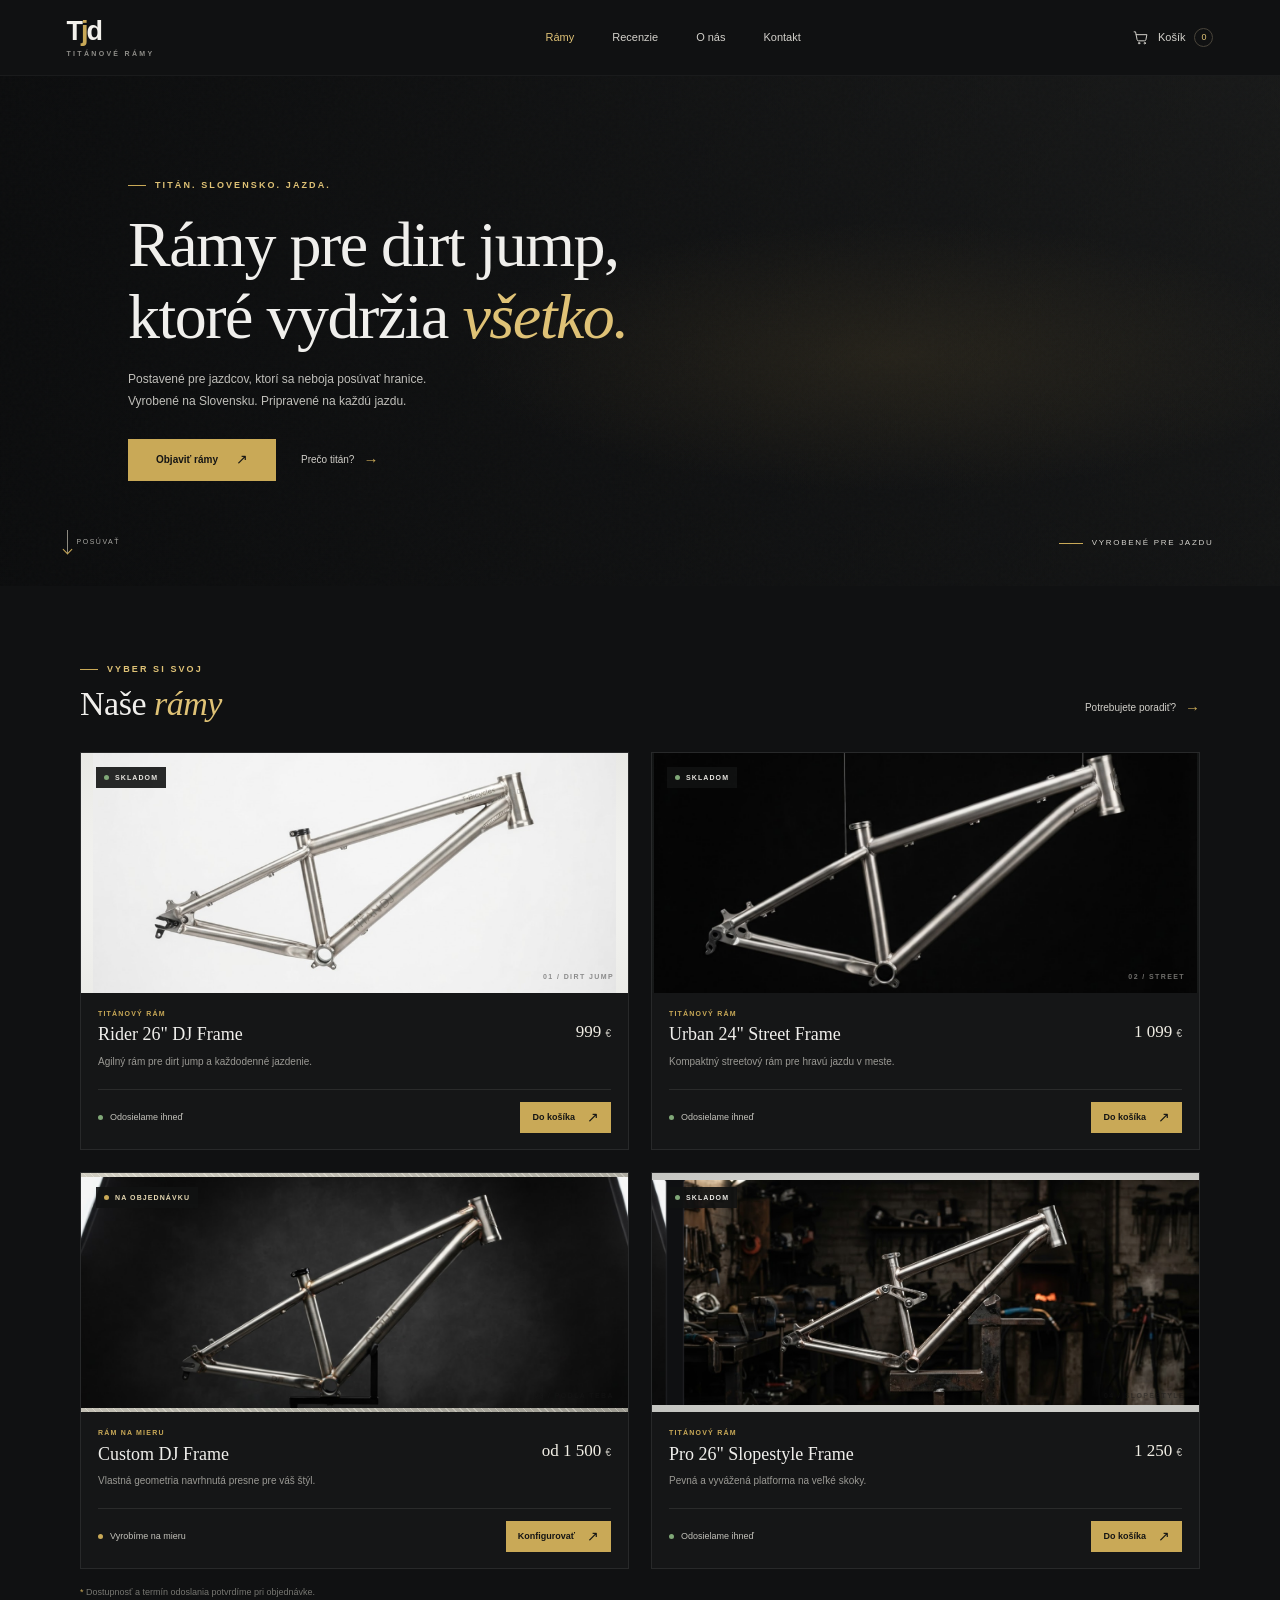
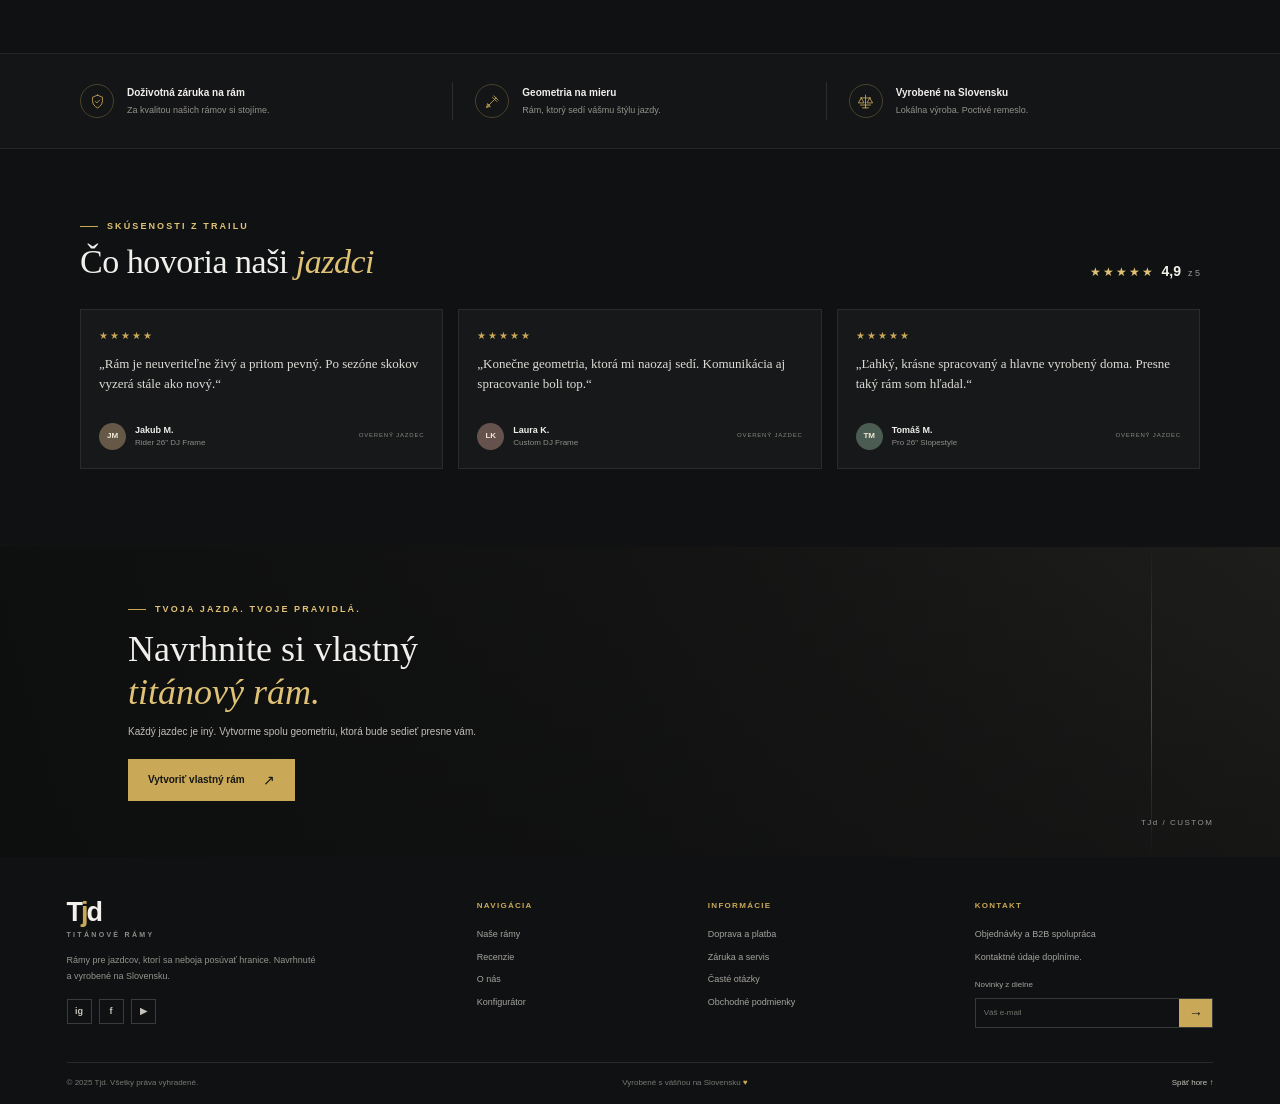
==== index.html @ 5ea8f527 "undo background" ====
<!doctype html>
<html lang="sk">
<head>
  <meta charset="utf-8">
  <meta name="viewport" content="width=device-width, initial-scale=1">
  <meta name="theme-color" content="#101112">
  <meta name="description" content="Titánové rámy pre dirt jump a slopestyle. Vyrobené na Slovensku, s geometriou podľa vás.">
  <title>Tjd — Titánové rámy, ktoré vydržia všetko</title>
  <link rel="stylesheet" href="styles.css">
  <script src="script.js" defer></script>
</head>
<body>
  <header class="site-header">
    <a class="brand" href="#domov" aria-label="Tjd — domov">
      <span class="brand-mark">T<span>j</span>d</span>
      <span class="brand-caption">TITÁNOVÉ RÁMY</span>
    </a>

    <button class="menu-toggle" type="button" aria-expanded="false" aria-controls="main-nav" aria-label="Otvoriť navigáciu">
      <span></span><span></span>
    </button>

    <nav class="main-nav" id="main-nav" aria-label="Hlavná navigácia">
      <a class="is-current" href="#ramy">Rámy</a>
      <a href="#recenzie">Recenzie</a>
      <a href="#o-nas">O nás</a>
      <a href="#kontakt">Kontakt</a>
    </nav>

    <button class="cart-button" type="button" aria-label="Košík, 0 položiek">
      <svg viewBox="0 0 24 24" aria-hidden="true"><path d="M3 4h2l2.2 11.1a2 2 0 0 0 2 1.6h8.5a2 2 0 0 0 1.9-1.4L21 8H6"/><circle cx="10" cy="20" r="1"/><circle cx="18" cy="20" r="1"/></svg>
      <span class="cart-label">Košík</span><span class="cart-count">0</span>
    </button>
  </header>

  <main>
    <section class="hero" id="domov" aria-labelledby="hero-title">
      <div class="hero-grain" aria-hidden="true"></div>
      <div class="hero-content">
        <p class="eyebrow"><span></span> TITÁN. SLOVENSKO. JAZDA.</p>
        <h1 id="hero-title">Rámy pre dirt jump,<br>ktoré vydržia <em>všetko.</em></h1>
        <p class="hero-copy">Postavené pre jazdcov, ktorí sa neboja posúvať hranice.<br class="desktop-break"> Vyrobené na Slovensku. Pripravené na každú jazdu.</p>
        <div class="hero-actions">
          <a class="button button-gold" href="#ramy">Objaviť rámy <span aria-hidden="true">↗</span></a>
          <a class="text-link" href="#o-nas">Prečo titán? <span aria-hidden="true">→</span></a>
        </div>
      </div>
      <div class="hero-note"><span class="note-line"></span> VYROBENÉ PRE JAZDU</div>
      <a class="scroll-hint" href="#ramy" aria-label="Prejsť na katalóg rámov"><span></span> POSÚVAŤ</a>
    </section>

    <section class="catalog section-wrap" id="ramy" aria-labelledby="catalog-title">
      <div class="section-heading">
        <div>
          <p class="eyebrow"><span></span> VYBER SI SVOJ</p>
          <h2 id="catalog-title">Naše <em>rámy</em></h2>
        </div>
        <a class="text-link catalog-link" href="#kontakt">Potrebujete poradiť? <span aria-hidden="true">→</span></a>
      </div>

      <div class="product-grid">
        <article class="product-card">
          <a class="product-visual visual-light" href="#kontakt" aria-label="Zistiť viac o ráme Rider 26 DJ Frame">
            <span class="availability"><i></i> SKLADOM</span>
            <img class="frame-photo frame-photo-rider" src="docs/Rider 26 DJ Frame.png" alt="Rider 26 DJ titánový rám na svetlom pozadí">
            <span class="visual-caption">01 / DIRT JUMP</span>
          </a>
          <div class="product-info">
            <div class="product-title-row"><div><p class="product-type">TITÁNOVÝ RÁM</p><h3>Rider 26&quot; DJ Frame</h3></div><span class="product-price">999 <small>€</small></span></div>
            <p class="product-description">Agilný rám pre dirt jump a každodenné jazdenie.</p>
            <div class="product-bottom"><span class="product-stock"><i></i> Odosielame ihneď</span><button class="button button-small add-to-cart" type="button" data-product="Rider 26&quot; DJ Frame" data-price="999">Do košíka <span aria-hidden="true">↗</span></button></div>
          </div>
        </article>

        <article class="product-card">
          <a class="product-visual visual-dark" href="#kontakt" aria-label="Zistiť viac o ráme Urban 24 Street Frame">
            <span class="availability"><i></i> SKLADOM</span>
            <img class="frame-photo frame-photo-urban" src="docs/urban.png" alt="Urban 24 Street titánový rám na tmavom pozadí">
            <span class="visual-caption">02 / STREET</span>
          </a>
          <div class="product-info">
            <div class="product-title-row"><div><p class="product-type">TITÁNOVÝ RÁM</p><h3>Urban 24&quot; Street Frame</h3></div><span class="product-price">1 099 <small>€</small></span></div>
            <p class="product-description">Kompaktný streetový rám pre hravú jazdu v meste.</p>
            <div class="product-bottom"><span class="product-stock"><i></i> Odosielame ihneď</span><button class="button button-small add-to-cart" type="button" data-product="Urban 24&quot; Street Frame" data-price="1099">Do košíka <span aria-hidden="true">↗</span></button></div>
          </div>
        </article>

        <article class="product-card">
          <a class="product-visual visual-photo" href="#kontakt" aria-label="Zistiť viac o ráme Custom DJ Frame">
            <span class="availability availability-order"><i></i> NA OBJEDNÁVKU</span>
            <img class="frame-photo frame-photo-custom" src="docs/custom.png" alt="Custom DJ titánový rám v dielni">
            <span class="visual-caption">03 / PODĽA TEBA</span>
          </a>
          <div class="product-info">
            <div class="product-title-row"><div><p class="product-type">RÁM NA MIERU</p><h3>Custom DJ Frame</h3></div><span class="product-price">od 1 500 <small>€</small></span></div>
            <p class="product-description">Vlastná geometria navrhnutá presne pre váš štýl.</p>
            <div class="product-bottom"><span class="product-stock stock-muted"><i></i> Vyrobíme na mieru</span><a class="button button-small" href="#vlastny-ram">Konfigurovať <span aria-hidden="true">↗</span></a></div>
          </div>
        </article>

        <article class="product-card">
          <a class="product-visual visual-light visual-four" href="#kontakt" aria-label="Zistiť viac o ráme Pro 26 Slopestyle Frame">
            <span class="availability"><i></i> SKLADOM</span>
            <img class="frame-photo frame-photo-pro" src="docs/pro.png" alt="Pro 26 Slopestyle titánový rám v dielni">
            <span class="visual-caption">04 / SLOPESTYLE</span>
          </a>
          <div class="product-info">
            <div class="product-title-row"><div><p class="product-type">TITÁNOVÝ RÁM</p><h3>Pro 26&quot; Slopestyle Frame</h3></div><span class="product-price">1 250 <small>€</small></span></div>
            <p class="product-description">Pevná a vyvážená platforma na veľké skoky.</p>
            <div class="product-bottom"><span class="product-stock"><i></i> Odosielame ihneď</span><button class="button button-small add-to-cart" type="button" data-product="Pro 26&quot; Slopestyle Frame" data-price="1250">Do košíka <span aria-hidden="true">↗</span></button></div>
          </div>
        </article>
      </div>
      <p class="catalog-footnote"><span>*</span> Dostupnosť a termín odoslania potvrdíme pri objednávke.</p>
    </section>

    <section class="benefits" id="o-nas" aria-label="Prečo si vybrať naše rámy">
      <div class="benefits-inner">
        <article class="benefit">
          <span class="benefit-icon" aria-hidden="true"><svg viewBox="0 0 24 24"><path d="M12 3 19 6v5c0 4.7-3 8-7 10-4-2-7-5.3-7-10V6l7-3Z"/><path d="m9 12 2 2 4-4"/></svg></span>
          <div><h3>Doživotná záruka na rám</h3><p>Za kvalitou našich rámov si stojíme.</p></div>
        </article>
        <article class="benefit">
          <span class="benefit-icon" aria-hidden="true"><svg viewBox="0 0 24 24"><path d="M4 20 17 7M14 4l6 6M4 20l5-1-4-4-1 5ZM12 6l6 6"/></svg></span>
          <div><h3>Geometria na mieru</h3><p>Rám, ktorý sedí vášmu štýlu jazdy.</p></div>
        </article>
        <article class="benefit">
          <span class="benefit-icon" aria-hidden="true"><svg viewBox="0 0 24 24"><path d="M12 3v18M5 7h14M5 17h14M6 7l-4 7h8L6 7ZM18 7l-4 7h8l-4-7ZM8 21h8"/></svg></span>
          <div><h3>Vyrobené na Slovensku</h3><p>Lokálna výroba. Poctivé remeslo.</p></div>
        </article>
      </div>
    </section>

    <section class="reviews section-wrap" id="recenzie" aria-labelledby="reviews-title">
      <div class="section-heading">
        <div><p class="eyebrow"><span></span> SKÚSENOSTI Z TRAILU</p><h2 id="reviews-title">Čo hovoria naši <em>jazdci</em></h2></div>
        <div class="review-rating" aria-label="Hodnotenie 4,9 z 5"><span>★★★★★</span><b>4,9</b><small>z 5</small></div>
      </div>
      <div class="review-grid">
        <article class="review-card">
          <div class="stars" aria-label="5 z 5 hviezdičiek">★★★★★</div>
          <blockquote>„Rám je neuveriteľne živý a pritom pevný. Po sezóne skokov vyzerá stále ako nový.“</blockquote>
          <div class="review-author"><span class="avatar">JM</span><div><b>Jakub M.</b><small>Rider 26&quot; DJ Frame</small></div><span class="verified">OVERENÝ JAZDEC</span></div>
        </article>
        <article class="review-card">
          <div class="stars" aria-label="5 z 5 hviezdičiek">★★★★★</div>
          <blockquote>„Konečne geometria, ktorá mi naozaj sedí. Komunikácia aj spracovanie boli top.“</blockquote>
          <div class="review-author"><span class="avatar avatar-2">LK</span><div><b>Laura K.</b><small>Custom DJ Frame</small></div><span class="verified">OVERENÝ JAZDEC</span></div>
        </article>
        <article class="review-card">
          <div class="stars" aria-label="5 z 5 hviezdičiek">★★★★★</div>
          <blockquote>„Ľahký, krásne spracovaný a hlavne vyrobený doma. Presne taký rám som hľadal.“</blockquote>
          <div class="review-author"><span class="avatar avatar-3">TM</span><div><b>Tomáš M.</b><small>Pro 26&quot; Slopestyle</small></div><span class="verified">OVERENÝ JAZDEC</span></div>
        </article>
      </div>
    </section>

    <section class="custom-cta" id="vlastny-ram" aria-labelledby="custom-title">
      <div class="cta-image" aria-hidden="true"></div>
      <div class="cta-content">
        <p class="eyebrow"><span></span> TVOJA JAZDA. TVOJE PRAVIDLÁ.</p>
        <h2 id="custom-title">Navrhnite si vlastný<br><em>titánový rám.</em></h2>
        <p>Každý jazdec je iný. Vytvorme spolu geometriu, ktorá bude sedieť presne vám.</p>
        <a class="button button-gold" href="#kontakt">Vytvoriť vlastný rám <span aria-hidden="true">↗</span></a>
      </div>
      <span class="cta-index" aria-hidden="true">TJd / CUSTOM</span>
    </section>
  </main>

  <footer class="site-footer" id="kontakt">
    <div class="footer-main">
      <div class="footer-about">
        <a class="brand footer-brand" href="#domov" aria-label="Tjd — domov">
          <span class="brand-mark">T<span>j</span>d</span>
          <span class="brand-caption">TITÁNOVÉ RÁMY</span>
        </a>
        <p>Rámy pre jazdcov, ktorí sa neboja posúvať hranice. Navrhnuté a vyrobené na Slovensku.</p>
        <div class="social-links" aria-label="Sociálne siete">
          <span aria-label="Instagram">ig</span>
          <span aria-label="Facebook">f</span>
          <span aria-label="YouTube">▶</span>
        </div>
      </div>
      <div class="footer-column"><h3>NAVIGÁCIA</h3><a href="#ramy">Naše rámy</a><a href="#recenzie">Recenzie</a><a href="#o-nas">O nás</a><a href="#vlastny-ram">Konfigurátor</a></div>
      <div class="footer-column"><h3>INFORMÁCIE</h3><a href="#kontakt">Doprava a platba</a><a href="#kontakt">Záruka a servis</a><a href="#kontakt">Časté otázky</a><a href="#kontakt">Obchodné podmienky</a></div>
      <div class="footer-column footer-contact"><h3>KONTAKT</h3><p>Objednávky a B2B spolupráca</p><p>Kontaktné údaje doplníme.</p><form class="newsletter"><label for="newsletter-email">Novinky z dielne</label><div><input id="newsletter-email" type="email" placeholder="Váš e-mail" autocomplete="email" required><button type="submit" aria-label="Prihlásiť sa na odber">→</button></div></form></div>
    </div>
    <div class="footer-bottom"><span>© 2025 Tjd. Všetky práva vyhradené.</span><span>Vyrobené s vášňou na Slovensku <i>♥</i></span><a href="#domov">Späť hore ↑</a></div>
  </footer>

  <div class="toast" role="status" aria-live="polite"></div>
</body>
</html>
---- styles.css ----
:root {
  color-scheme: dark;
  --bg: #101112;
  --bg-soft: #151617;
  --panel: #1b1c1d;
  --line: #2b2c2d;
  --text: #f0efec;
  --muted: #9a9994;
  --gold: #c9a957;
  --gold-light: #dfc276;
  --serif: Georgia, "Times New Roman", serif;
  --sans: "Segoe UI", Arial, sans-serif;
}

* { box-sizing: border-box; }

html {
  scroll-behavior: smooth;
  scroll-padding-top: 5rem;
}

body {
  margin: 0;
  background: var(--bg);
  color: var(--text);
  font-family: var(--sans);
  font-size: 14px;
  line-height: 1.6;
  -webkit-font-smoothing: antialiased;
}

button, input { font: inherit; }
a { color: inherit; text-decoration: none; }
button, a { -webkit-tap-highlight-color: transparent; }

button:focus-visible, a:focus-visible, input:focus-visible {
  outline: 2px solid var(--gold-light);
  outline-offset: 4px;
}

.site-header {
  position: relative;
  z-index: 5;
  display: flex;
  align-items: center;
  justify-content: space-between;
  height: 76px;
  padding: 0 max(5.2vw, calc((100vw - 1320px) / 2));
  background: #101112;
  border-bottom: 1px solid rgba(255,255,255,.045);
}

.brand { display: inline-flex; flex-direction: column; align-items: flex-start; line-height: 1; }
.brand-mark { color: #f3f1ec; font-size: 27px; font-weight: 700; letter-spacing: -2px; }
.brand-mark span { color: var(--gold); }
.brand-caption { margin-top: 5px; color: #8e8d88; font-size: 7px; font-weight: 600; letter-spacing: 2.3px; }

.main-nav { display: flex; align-items: center; gap: 38px; margin-left: 72px; }
.main-nav a, .cart-button { color: #d3d1cb; font-size: 11px; font-weight: 500; transition: color 160ms ease; }
.main-nav a:hover, .main-nav a.is-current, .cart-button:hover { color: var(--gold-light); }
.cart-button { display: inline-flex; align-items: center; gap: 9px; padding: 8px 0 8px 12px; border: 0; background: transparent; cursor: pointer; }
.cart-button svg { width: 17px; height: 17px; fill: none; stroke: currentColor; stroke-linecap: round; stroke-linejoin: round; stroke-width: 1.4; }
.cart-count { display: inline-grid; width: 19px; height: 19px; place-items: center; border: 1px solid #49443a; border-radius: 50%; color: var(--gold-light); font-size: 9px; }
.menu-toggle { display: none; }

.hero {
  position: relative;
  display: flex;
  min-height: 510px;
  align-items: center;
  overflow: hidden;
  padding: 55px max(10vw, calc((100vw - 1180px) / 2));
  isolation: isolate;
  background:
    linear-gradient(90deg, rgba(10,11,12,.94) 0%, rgba(12,13,14,.78) 44%, rgba(10,11,12,.33) 100%),
    linear-gradient(0deg, rgba(10,11,12,.46), rgba(10,11,12,.1)),
    url("https://images.unsplash.com/photo-1485965120184-e220f721d03e?auto=format&fit=crop&w=2200&q=85") center 52% / cover,
    #202120;
}

.hero::before { position: absolute; z-index: -1; inset: 0; background: radial-gradient(ellipse at 70% 55%, rgba(191,157,83,.11), transparent 34%); content: ""; }
.hero-grain { position: absolute; z-index: -1; inset: 0; background-image: url("data:image/svg+xml,%3Csvg viewBox='0 0 180 180' xmlns='http://www.w3.org/2000/svg'%3E%3Cfilter id='n'%3E%3CfeTurbulence type='fractalNoise' baseFrequency='.85' numOctaves='3' stitchTiles='stitch'/%3E%3C/filter%3E%3Crect width='100%25' height='100%25' filter='url(%23n)' opacity='.16'/%3E%3C/svg%3E"); opacity: .14; pointer-events: none; }
.hero-content { max-width: 650px; padding-bottom: 3px; }
.eyebrow { display: flex; align-items: center; gap: 9px; margin: 0 0 16px; color: var(--gold-light); font-size: 9px; font-weight: 600; letter-spacing: 2.1px; }
.eyebrow > span { width: 18px; height: 1px; background: var(--gold); }
h1, h2, h3, p { margin-top: 0; }
.hero h1 { margin-bottom: 16px; font-family: var(--serif); font-size: clamp(42px,5vw,66px); font-weight: 500; letter-spacing: -1.5px; line-height: 1.13; }
.hero h1 em, h2 em { color: var(--gold-light); font-weight: 500; }
.hero-copy { margin-bottom: 26px; color: #c0bfba; font-size: 12px; line-height: 1.8; }
.hero-actions { display: flex; align-items: center; gap: 25px; }

.button { display: inline-flex; min-height: 42px; align-items: center; justify-content: center; gap: 18px; padding: 0 19px; border: 1px solid var(--gold); background: var(--gold); color: #151514; font-size: 10px; font-weight: 700; transition: background 160ms ease,color 160ms ease,border-color 160ms ease,transform 160ms ease; cursor: pointer; }
.button:hover { transform: translateY(-2px); border-color: var(--gold-light); background: var(--gold-light); }
.button-gold { min-width: 148px; }
.button-gold span, .button-small span { font-size: 14px; font-weight: 400; }
.text-link { display: inline-flex; align-items: center; gap: 9px; color: #d2d0ca; font-size: 10px; transition: color 160ms ease; }
.text-link:hover { color: var(--gold-light); }
.text-link span { color: var(--gold); font-size: 15px; }
.hero-note { position: absolute; right: max(5.2vw,calc((100vw - 1320px) / 2)); bottom: 36px; display: flex; align-items: center; gap: 9px; color: #d5d3cd; font-size: 8px; letter-spacing: 1.7px; }
.note-line { width: 24px; height: 1px; background: var(--gold); }
.scroll-hint { position: absolute; bottom: 33px; left: max(5.2vw,calc((100vw - 1320px) / 2)); display: flex; align-items: center; gap: 9px; color: #aaa9a4; font-size: 7px; letter-spacing: 1.5px; }
.scroll-hint span { position: relative; width: 1px; height: 23px; background: #8d8a80; }
.scroll-hint span::after { position: absolute; bottom: 0; left: -3px; width: 6px; height: 6px; border-right: 1px solid var(--gold); border-bottom: 1px solid var(--gold); content: ""; transform: rotate(45deg); }

.section-wrap { width: min(1120px,calc(100% - 64px)); margin: 0 auto; }
.catalog { padding-top: 76px; padding-bottom: 54px; }
.section-heading { display: flex; align-items: end; justify-content: space-between; margin-bottom: 27px; }
.section-heading .eyebrow { margin-bottom: 8px; }
.section-heading h2 { margin: 0; font-family: var(--serif); font-size: 34px; font-weight: 500; letter-spacing: -.5px; line-height: 1.2; }
.catalog-link { margin-bottom: 5px; }
.product-grid { display: grid; grid-template-columns: repeat(2,minmax(0,1fr)); gap: 22px; }
.product-card { min-width: 0; overflow: hidden; border: 1px solid #28292a; background: var(--bg-soft); transition: border-color 180ms ease,transform 180ms ease; }
.product-card:hover { transform: translateY(-3px); border-color: #494235; }
.product-visual { position: relative; display: block; aspect-ratio: 2.28; overflow: hidden; background: #e8e8e4; }
.visual-light { background: radial-gradient(ellipse at 50% 56%,#fff 0%,#f5f5f3 54%,#e8e8e4 100%); }
.visual-dark { background: radial-gradient(ellipse at 50% 60%,#292b2a 0%,#1b1d1d 56%,#131515 100%); }
.visual-photo { background: linear-gradient(135deg,rgba(225,222,209,.92),rgba(182,180,169,.85)),repeating-linear-gradient(45deg,#ccc 0 1px,transparent 1px 5px); }
.visual-four { background: radial-gradient(ellipse at 55% 48%,#eee 0%,#d7d7d3 55%,#c3c4c0 100%); }
.availability { position: absolute; z-index: 1; top: 14px; left: 15px; display: inline-flex; align-items: center; gap: 6px; padding: 5px 8px; background: rgba(17,18,18,.9); color: #e8e6e1; font-size: 7px; font-weight: 600; letter-spacing: 1.1px; }
.availability i, .product-stock i { width: 5px; height: 5px; border-radius: 50%; background: #80a878; }
.availability-order i { background: var(--gold); }
.availability-order { color: #e4d7b1; }
.frame-photo { position: absolute; width: 216.36%; max-width: none; height: auto; pointer-events: none; user-select: none; }
.frame-photo-rider, .frame-photo-urban, .frame-photo-custom, .frame-photo-pro { top: 0; left: 0; width: 100%; height: 100%; object-fit: contain; }
.visual-caption { position: absolute; right: 14px; bottom: 11px; color: rgba(24,25,24,.45); font-size: 7px; font-weight: 600; letter-spacing: 1.4px; }
.visual-dark .visual-caption { color: rgba(239,237,231,.45); }
.product-info { padding: 15px 17px 16px; }
.product-title-row { display: flex; align-items: start; justify-content: space-between; gap: 12px; }
.product-type { margin: 0 0 3px; color: var(--gold); font-size: 7px; font-weight: 600; letter-spacing: 1.2px; }
.product-title-row h3 { margin: 0; font-family: var(--serif); font-size: 18px; font-weight: 500; line-height: 1.35; }
.product-price { padding-top: 10px; color: #f1eee5; font-family: var(--serif); font-size: 17px; white-space: nowrap; }
.product-price small { color: #c9c7c0; font-family: var(--sans); font-size: 10px; }
.product-description { min-height: 21px; margin: 7px 0 14px; color: var(--muted); font-size: 10px; }
.product-bottom { display: flex; align-items: center; justify-content: space-between; gap: 10px; padding-top: 12px; border-top: 1px solid #2a2b2b; }
.product-stock { display: inline-flex; align-items: center; gap: 7px; color: #c2c1ba; font-size: 9px; }
.product-stock.stock-muted i { background: var(--gold); }
.button-small { min-height: 31px; gap: 12px; padding: 0 11px; font-size: 9px; }
.catalog-footnote { margin: 16px 0 0; color: #777772; font-size: 9px; }
.catalog-footnote span { color: var(--gold); }

.benefits { border-top: 1px solid #242526; border-bottom: 1px solid #242526; background: #141516; }
.benefits-inner { display: grid; width: min(1120px,calc(100% - 64px)); grid-template-columns: repeat(3,1fr); margin: 0 auto; padding: 28px 0; }
.benefit { display: flex; align-items: center; gap: 13px; padding: 2px 22px; border-right: 1px solid #2c2d2d; }
.benefit:first-child { padding-left: 0; }
.benefit:last-child { padding-right: 0; border-right: 0; }
.benefit-icon { display: grid; width: 34px; height: 34px; flex: 0 0 34px; place-items: center; border: 1px solid #4b422d; border-radius: 50%; color: var(--gold); }
.benefit-icon svg { width: 17px; height: 17px; fill: none; stroke: currentColor; stroke-linecap: round; stroke-linejoin: round; stroke-width: 1.2; }
.benefit h3 { margin: 0 0 2px; font-size: 10px; font-weight: 600; }
.benefit p { margin: 0; color: #92918b; font-size: 9px; }

.reviews { padding-top: 70px; padding-bottom: 78px; }
.reviews .section-heading { margin-bottom: 26px; }
.review-rating { display: flex; align-items: baseline; gap: 7px; color: var(--gold-light); }
.review-rating > span { font-size: 12px; letter-spacing: 2px; }
.review-rating b { color: #f2f0e9; font-size: 14px; }
.review-rating small { color: var(--muted); font-size: 9px; }
.review-grid { display: grid; grid-template-columns: repeat(3,minmax(0,1fr)); gap: 15px; }
.review-card { min-height: 160px; padding: 18px 18px 14px; border: 1px solid #2a2b2c; background: #171819; }
.stars { color: var(--gold); font-size: 10px; letter-spacing: 2px; }
.review-card blockquote { min-height: 55px; margin: 10px 0 14px; color: #dedcd6; font-family: var(--serif); font-size: 13px; line-height: 1.55; }
.review-author { display: flex; align-items: center; gap: 9px; }
.avatar { display: grid; width: 27px; height: 27px; flex: 0 0 27px; place-items: center; border-radius: 50%; background: #665847; color: #f0e7d5; font-size: 8px; font-weight: 700; }
.avatar-2 { background: #66524d; }
.avatar-3 { background: #4b5c53; }
.review-author div { display: flex; flex: 1; flex-direction: column; line-height: 1.45; }
.review-author b { font-size: 9px; font-weight: 600; }
.review-author small { color: #8e8d88; font-size: 8px; }
.verified { color: #89877f; font-size: 6px; letter-spacing: .8px; }

.custom-cta { position: relative; display: flex; min-height: 310px; align-items: center; overflow: hidden; padding: 45px max(10vw,calc((100vw - 1180px) / 2)); isolation: isolate; background: #20201e; }
.cta-image { position: absolute; z-index: -2; inset: 0; background: linear-gradient(90deg,rgba(13,14,14,.97) 0%,rgba(13,14,14,.79) 48%,rgba(13,14,14,.3) 100%),linear-gradient(0deg,rgba(12,13,13,.52),rgba(12,13,13,.12)),url("https://images.unsplash.com/photo-1517649763962-0c623066013b?auto=format&fit=crop&w=2000&q=85") center 48% / cover,#282824; }
.custom-cta::after { position: absolute; z-index: -1; top: 0; right: 10%; width: 1px; height: 100%; background: linear-gradient(transparent,rgba(201,169,87,.35),transparent); content: ""; }
.cta-content { max-width: 490px; }
.cta-content .eyebrow { margin-bottom: 11px; }
.cta-content h2 { margin: 0 0 10px; font-family: var(--serif); font-size: 36px; font-weight: 500; line-height: 1.2; }
.cta-content > p:not(.eyebrow) { max-width: 390px; margin-bottom: 19px; color: #c0bfb9; font-size: 10px; }
.cta-index { position: absolute; right: max(5.2vw,calc((100vw - 1320px) / 2)); bottom: 27px; color: rgba(255,255,255,.55); font-size: 8px; letter-spacing: 1.5px; }

.site-footer { padding: 42px max(5.2vw,calc((100vw - 1320px) / 2)) 0; background: #101112; }
.footer-main { display: grid; grid-template-columns: 1.5fr .75fr .9fr 1fr; gap: 52px; padding-bottom: 34px; }
.footer-about { max-width: 255px; }
.footer-brand { margin-bottom: 14px; }
.footer-about > p { margin-bottom: 15px; color: #95948e; font-size: 9px; line-height: 1.8; }
.social-links { display: flex; gap: 7px; }
.social-links span { display: grid; width: 25px; height: 25px; place-items: center; border: 1px solid #3a3b3a; color: #c6c3ba; font-size: 9px; font-weight: 600; }
.footer-column { display: flex; flex-direction: column; align-items: flex-start; gap: 8px; }
.footer-column h3 { margin: 1px 0 7px; color: var(--gold); font-size: 8px; font-weight: 600; letter-spacing: 1.3px; }
.footer-column > a, .footer-column > p { margin: 0; color: #a4a39e; font-size: 9px; transition: color 160ms ease; }
.footer-column > a:hover { color: var(--gold-light); }
.newsletter { width: 100%; margin-top: 7px; }
.newsletter label { display: block; margin-bottom: 6px; color: #a4a39e; font-size: 8px; }
.newsletter > div { display: flex; height: 30px; border: 1px solid #373838; }
.newsletter input { width: 100%; min-width: 0; padding: 0 8px; border: 0; background: transparent; color: var(--text); font-size: 8px; }
.newsletter input::placeholder { color: #73736e; }
.newsletter button { width: 33px; flex: 0 0 33px; border: 0; background: var(--gold); color: #151514; cursor: pointer; }
.footer-bottom { display: flex; min-height: 42px; align-items: center; justify-content: space-between; gap: 15px; border-top: 1px solid #292a2a; color: #777772; font-size: 8px; }
.footer-bottom i { color: var(--gold); font-style: normal; }
.footer-bottom a { color: #c6c3ba; }
.footer-bottom a:hover { color: var(--gold-light); }

.toast { position: fixed; z-index: 10; right: 24px; bottom: 24px; max-width: min(360px,calc(100% - 32px)); padding: 12px 17px; border: 1px solid #665632; background: #20201d; color: #f0efec; font-size: 11px; opacity: 0; pointer-events: none; transform: translateY(10px); transition: opacity 180ms ease,transform 180ms ease; }
.toast.is-visible { opacity: 1; transform: translateY(0); }

@media (min-width: 1400px) {
  .hero, .custom-cta { padding-right: calc((100vw - 1180px) / 2); padding-left: calc((100vw - 1180px) / 2); }
}

@media (max-width: 900px) {
  .site-header { height: 68px; padding: 0 28px; }
  .main-nav { gap: 23px; margin-left: 0; }
  .hero { min-height: 465px; padding-right: 8vw; padding-left: 8vw; }
  .hero-note { right: 28px; }
  .scroll-hint { left: 28px; }
  .section-wrap, .benefits-inner { width: calc(100% - 56px); }
  .footer-main { grid-template-columns: 1.2fr 1fr 1fr; gap: 35px; }
  .footer-contact { grid-column: 2 / 4; display: grid; grid-template-columns: 1fr 1fr; align-items: start; gap: 8px 16px; }
  .footer-contact h3, .footer-contact .newsletter { grid-column: 1 / -1; }
}

@media (max-width: 640px) {
  html { scroll-padding-top: 4rem; }
  .site-header { height: 62px; padding: 0 20px; }
  .brand-mark { font-size: 24px; }
  .brand-caption { font-size: 6px; }
  .menu-toggle { display: flex; width: 34px; height: 34px; flex-direction: column; align-items: center; justify-content: center; gap: 6px; margin-left: auto; border: 1px solid #323333; background: transparent; cursor: pointer; }
  .menu-toggle span { width: 14px; height: 1px; background: #eceae4; transition: transform 180ms ease; }
  .menu-toggle[aria-expanded="true"] span:first-child { transform: translateY(3.5px) rotate(45deg); }
  .menu-toggle[aria-expanded="true"] span:last-child { transform: translateY(-3.5px) rotate(-45deg); }
  .main-nav { position: absolute; top: 61px; right: 0; left: 0; display: none; align-items: stretch; gap: 0; padding: 7px 20px 14px; border-bottom: 1px solid #303131; background: #111213; }
  .main-nav.is-open { display: flex; flex-direction: column; }
  .main-nav a { padding: 10px 0; border-bottom: 1px solid #252627; }
  .main-nav a:last-child { border-bottom: 0; }
  .cart-button { gap: 6px; padding-left: 11px; }
  .cart-label { display: none; }
  .hero { min-height: 500px; align-items: center; padding: 48px 25px 67px; background-position: 58% center; }
  .hero h1 { font-size: clamp(40px,11vw,54px); letter-spacing: -1px; }
  .hero-copy { max-width: 370px; font-size: 11px; }
  .desktop-break { display: none; }
  .hero-note { right: 23px; bottom: 24px; font-size: 7px; }
  .scroll-hint { bottom: 19px; left: 23px; }
  .hero-actions { gap: 17px; }
  .button-gold { min-width: 140px; }
  .section-wrap, .benefits-inner { width: calc(100% - 40px); }
  .catalog { padding-top: 55px; padding-bottom: 40px; }
  .section-heading { align-items: start; gap: 12px; }
  .section-heading h2 { font-size: 29px; }
  .catalog-link { max-width: 115px; justify-content: flex-end; margin-top: 29px; text-align: right; }
  .product-grid { grid-template-columns: 1fr; gap: 14px; }
  .product-visual { aspect-ratio: 2.28; }
  .product-info { padding: 14px 14px 13px; }
  .product-title-row h3 { font-size: 17px; }
  .benefits-inner { grid-template-columns: 1fr; padding: 12px 0; }
  .benefit, .benefit:first-child, .benefit:last-child { min-height: 63px; padding: 10px 0; border-right: 0; border-bottom: 1px solid #2c2d2d; }
  .benefit:last-child { border-bottom: 0; }
  .reviews { padding-top: 52px; padding-bottom: 55px; }
  .reviews .section-heading { align-items: end; }
  .reviews .section-heading h2 { max-width: 245px; }
  .review-rating { flex-wrap: wrap; justify-content: flex-end; gap: 3px 5px; min-width: 70px; padding-bottom: 3px; }
  .review-rating > span { width: 100%; text-align: right; font-size: 9px; }
  .review-grid { grid-template-columns: 1fr; gap: 10px; }
  .review-card { min-height: 0; padding: 15px; }
  .review-card blockquote { min-height: 0; margin-bottom: 12px; }
  .custom-cta { min-height: 330px; padding: 45px 25px; background-position: 62% center; }
  .custom-cta::after { right: 8%; }
  .cta-content h2 { font-size: 32px; }
  .cta-content > p:not(.eyebrow) { max-width: 300px; }
  .cta-index { right: 20px; bottom: 18px; }
  .site-footer { padding: 34px 22px 0; }
  .footer-main { grid-template-columns: 1fr 1fr; gap: 30px 22px; }
  .footer-about { grid-column: 1 / -1; max-width: 300px; }
  .footer-contact { grid-column: 1 / -1; grid-template-columns: 1fr; }
  .footer-contact h3, .footer-contact .newsletter { grid-column: auto; }
  .footer-bottom { flex-wrap: wrap; justify-content: space-between; padding: 12px 0; font-size: 7px; }
  .footer-bottom span:nth-child(2) { display: none; }
}

@media (prefers-reduced-motion: reduce) {
  *, *::before, *::after { scroll-behavior: auto !important; transition-duration: .01ms !important; animation-duration: .01ms !important; animation-iteration-count: 1 !important; }
}
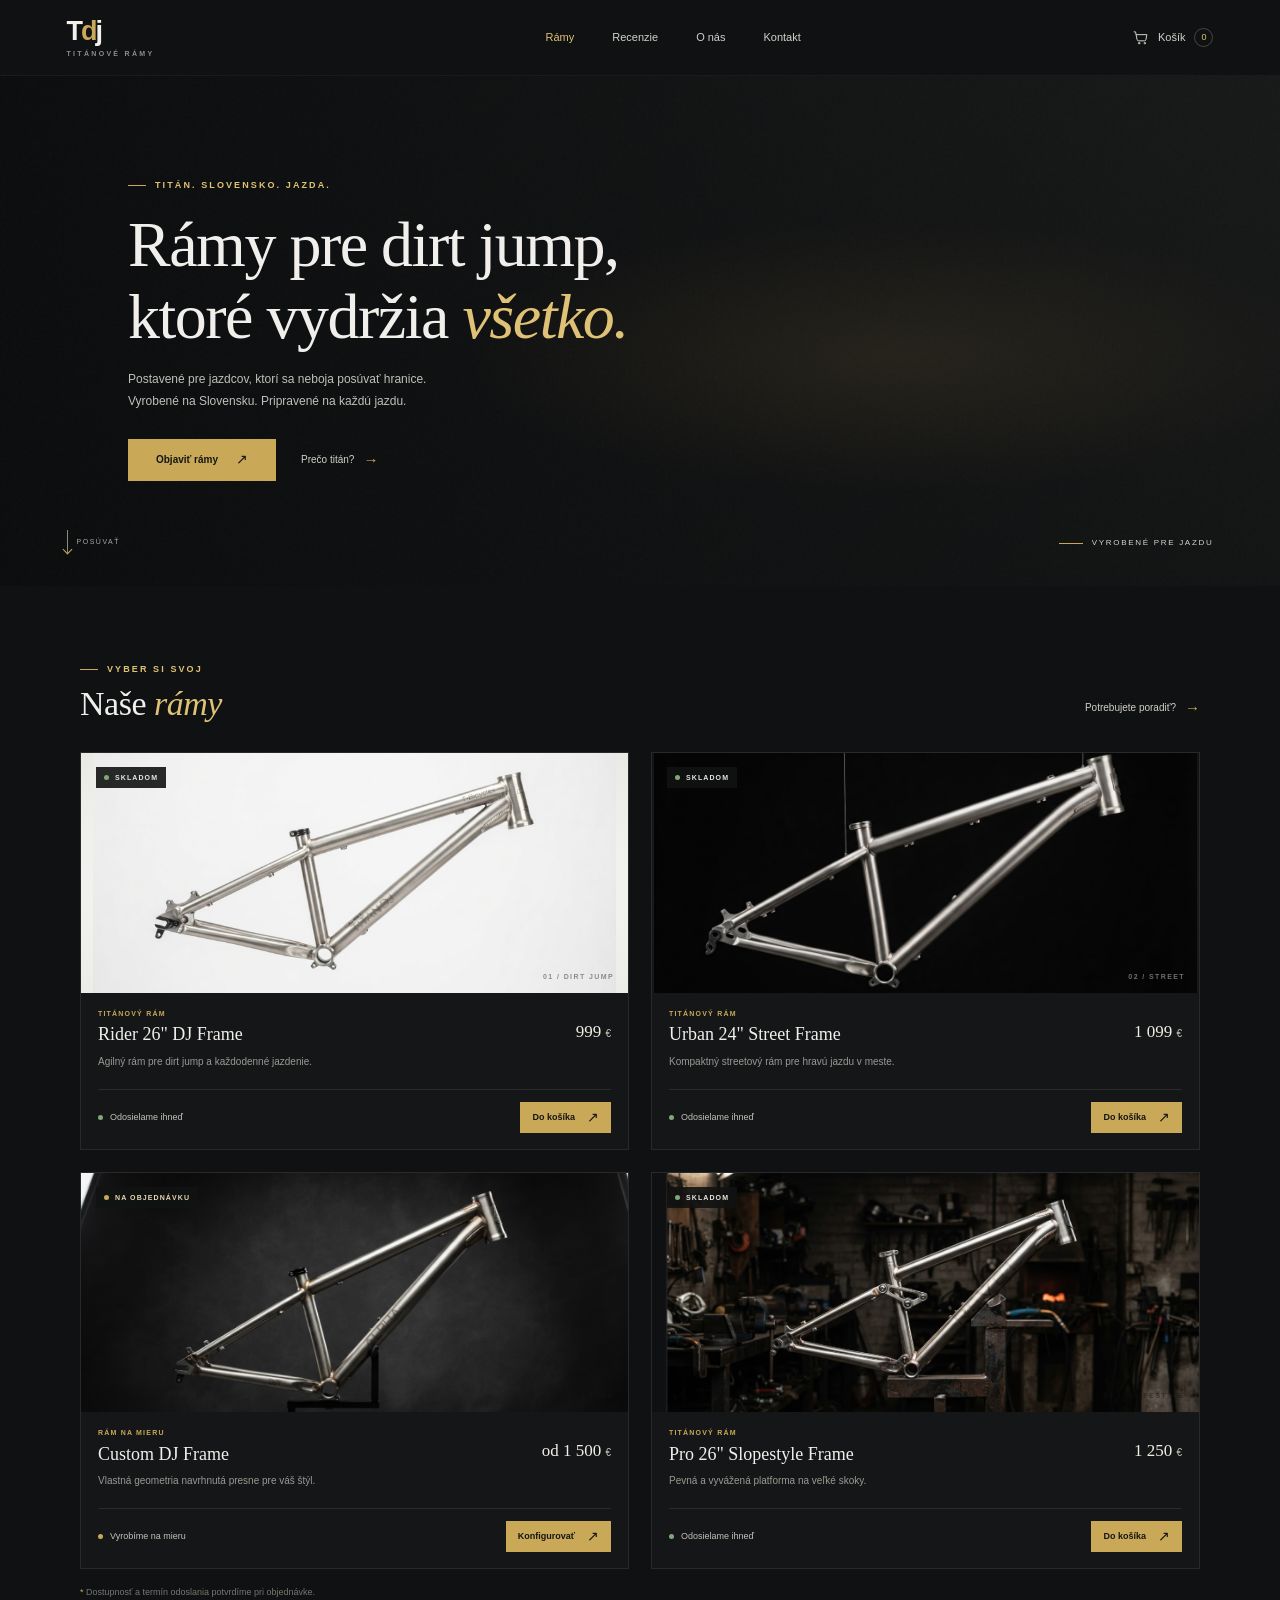
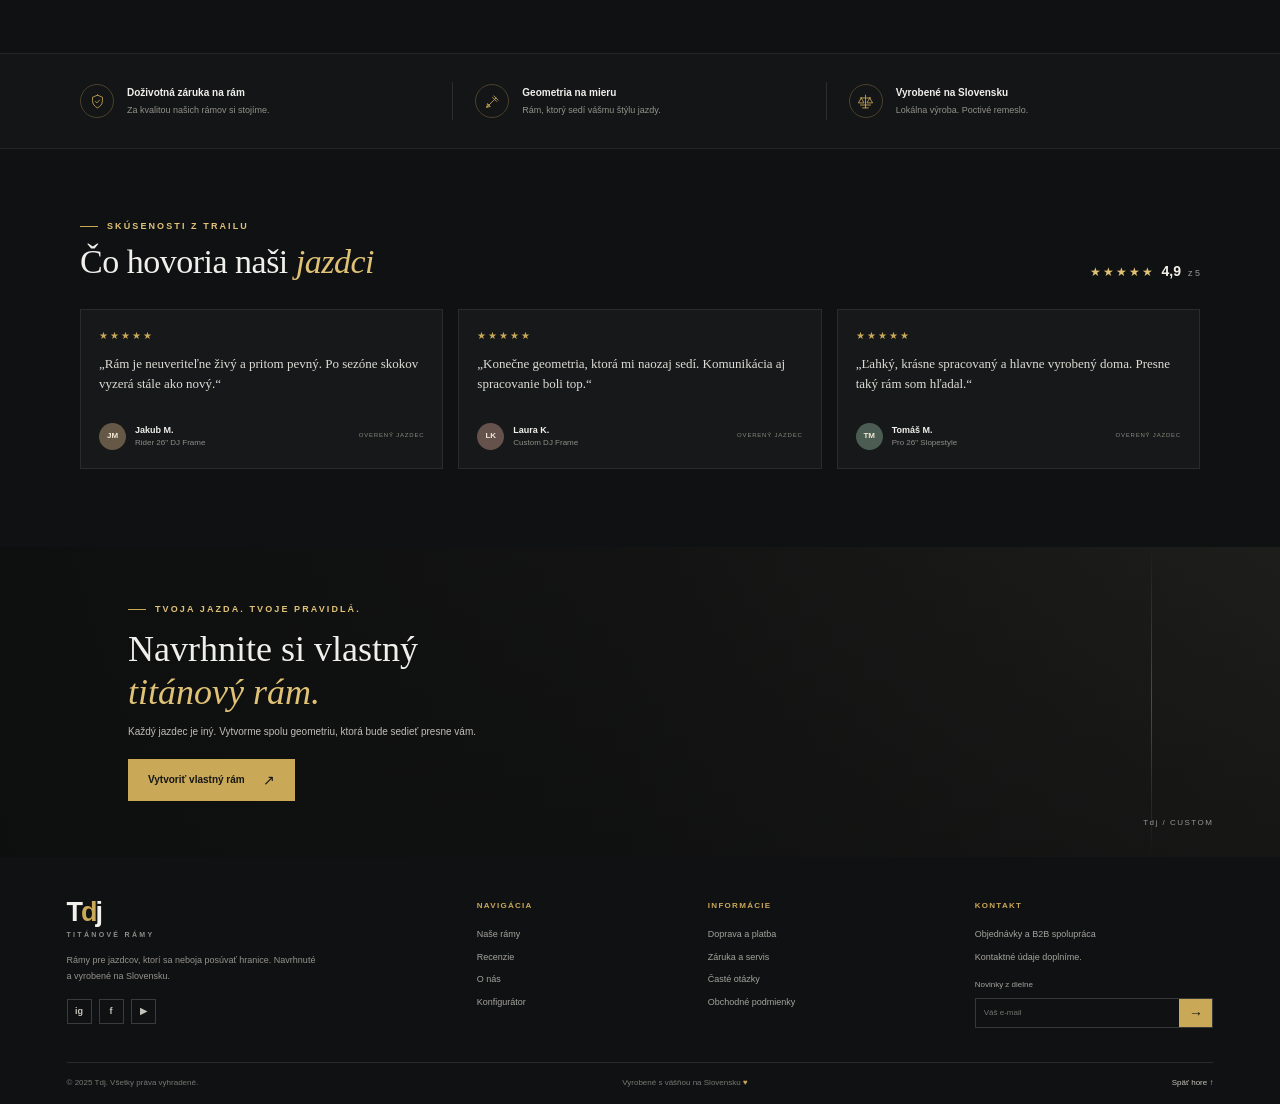
==== commit 40459c3a: "tjd to tdj" ====
--- a/index.html
+++ b/index.html
@@ -5,14 +5,14 @@
   <meta name="viewport" content="width=device-width, initial-scale=1">
   <meta name="theme-color" content="#101112">
   <meta name="description" content="Titánové rámy pre dirt jump a slopestyle. Vyrobené na Slovensku, s geometriou podľa vás.">
-  <title>Tjd — Titánové rámy, ktoré vydržia všetko</title>
+  <title>Tdj — Titánové rámy, ktoré vydržia všetko</title>
   <link rel="stylesheet" href="styles.css">
   <script src="script.js" defer></script>
 </head>
 <body>
   <header class="site-header">
-    <a class="brand" href="#domov" aria-label="Tjd — domov">
-      <span class="brand-mark">T<span>j</span>d</span>
+    <a class="brand" href="#domov" aria-label="Tdj — domov">
+      <span class="brand-mark">T<span>d</span>j</span>
       <span class="brand-caption">TITÁNOVÉ RÁMY</span>
     </a>
 
@@ -163,15 +163,15 @@
         <p>Každý jazdec je iný. Vytvorme spolu geometriu, ktorá bude sedieť presne vám.</p>
         <a class="button button-gold" href="#kontakt">Vytvoriť vlastný rám <span aria-hidden="true">↗</span></a>
       </div>
-      <span class="cta-index" aria-hidden="true">TJd / CUSTOM</span>
+      <span class="cta-index" aria-hidden="true">Tdj / CUSTOM</span>
     </section>
   </main>
 
   <footer class="site-footer" id="kontakt">
     <div class="footer-main">
       <div class="footer-about">
-        <a class="brand footer-brand" href="#domov" aria-label="Tjd — domov">
-          <span class="brand-mark">T<span>j</span>d</span>
+        <a class="brand footer-brand" href="#domov" aria-label="Tdj — domov">
+          <span class="brand-mark">T<span>d</span>j</span>
           <span class="brand-caption">TITÁNOVÉ RÁMY</span>
         </a>
         <p>Rámy pre jazdcov, ktorí sa neboja posúvať hranice. Navrhnuté a vyrobené na Slovensku.</p>
@@ -185,7 +185,7 @@
       <div class="footer-column"><h3>INFORMÁCIE</h3><a href="#kontakt">Doprava a platba</a><a href="#kontakt">Záruka a servis</a><a href="#kontakt">Časté otázky</a><a href="#kontakt">Obchodné podmienky</a></div>
       <div class="footer-column footer-contact"><h3>KONTAKT</h3><p>Objednávky a B2B spolupráca</p><p>Kontaktné údaje doplníme.</p><form class="newsletter"><label for="newsletter-email">Novinky z dielne</label><div><input id="newsletter-email" type="email" placeholder="Váš e-mail" autocomplete="email" required><button type="submit" aria-label="Prihlásiť sa na odber">→</button></div></form></div>
     </div>
-    <div class="footer-bottom"><span>© 2025 Tjd. Všetky práva vyhradené.</span><span>Vyrobené s vášňou na Slovensku <i>♥</i></span><a href="#domov">Späť hore ↑</a></div>
+    <div class="footer-bottom"><span>© 2025 Tdj. Všetky práva vyhradené.</span><span>Vyrobené s vášňou na Slovensku <i>♥</i></span><a href="#domov">Späť hore ↑</a></div>
   </footer>
 
   <div class="toast" role="status" aria-live="polite"></div>
--- a/styles.css
+++ b/styles.css
@@ -122,6 +122,7 @@
 .availability-order { color: #e4d7b1; }
 .frame-photo { position: absolute; width: 216.36%; max-width: none; height: auto; pointer-events: none; user-select: none; }
 .frame-photo-rider, .frame-photo-urban, .frame-photo-custom, .frame-photo-pro { top: 0; left: 0; width: 100%; height: 100%; object-fit: contain; }
+.frame-photo-custom, .frame-photo-pro { object-fit: cover; }
 .visual-caption { position: absolute; right: 14px; bottom: 11px; color: rgba(24,25,24,.45); font-size: 7px; font-weight: 600; letter-spacing: 1.4px; }
 .visual-dark .visual-caption { color: rgba(239,237,231,.45); }
 .product-info { padding: 15px 17px 16px; }
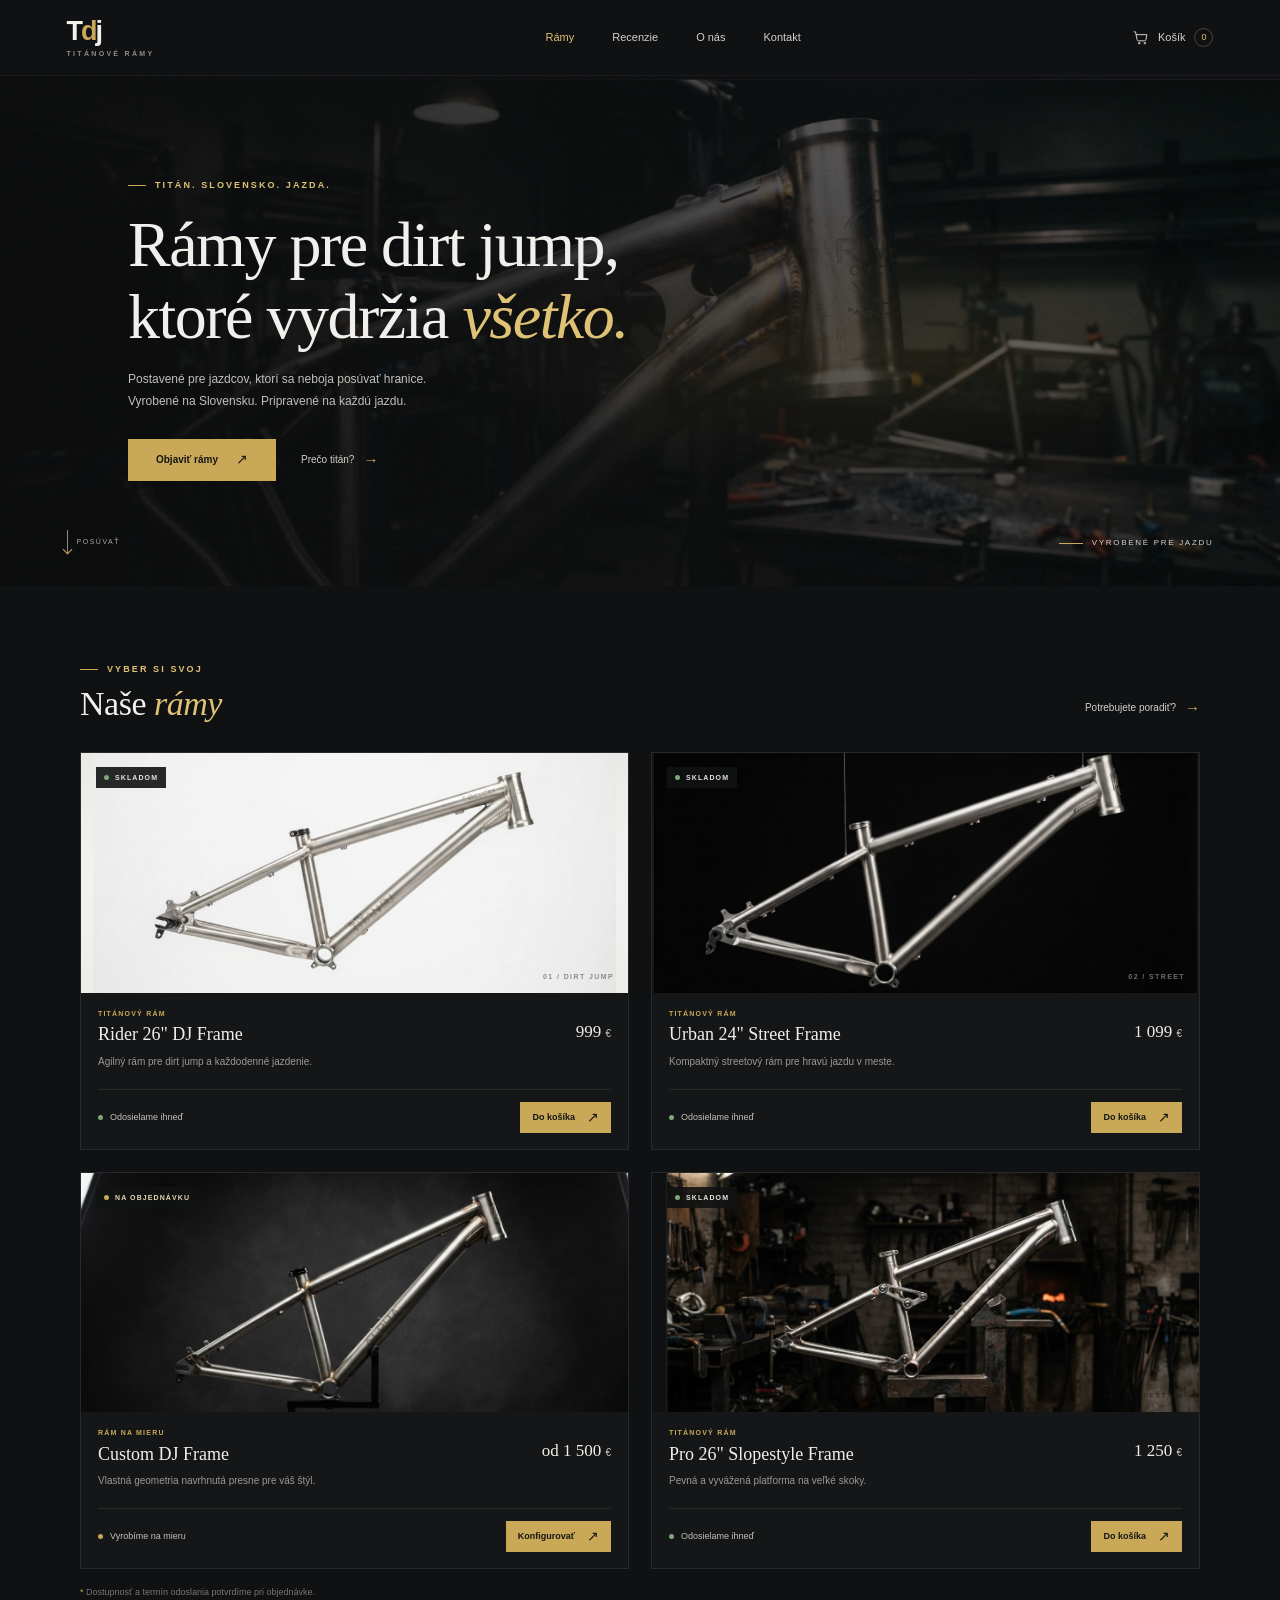
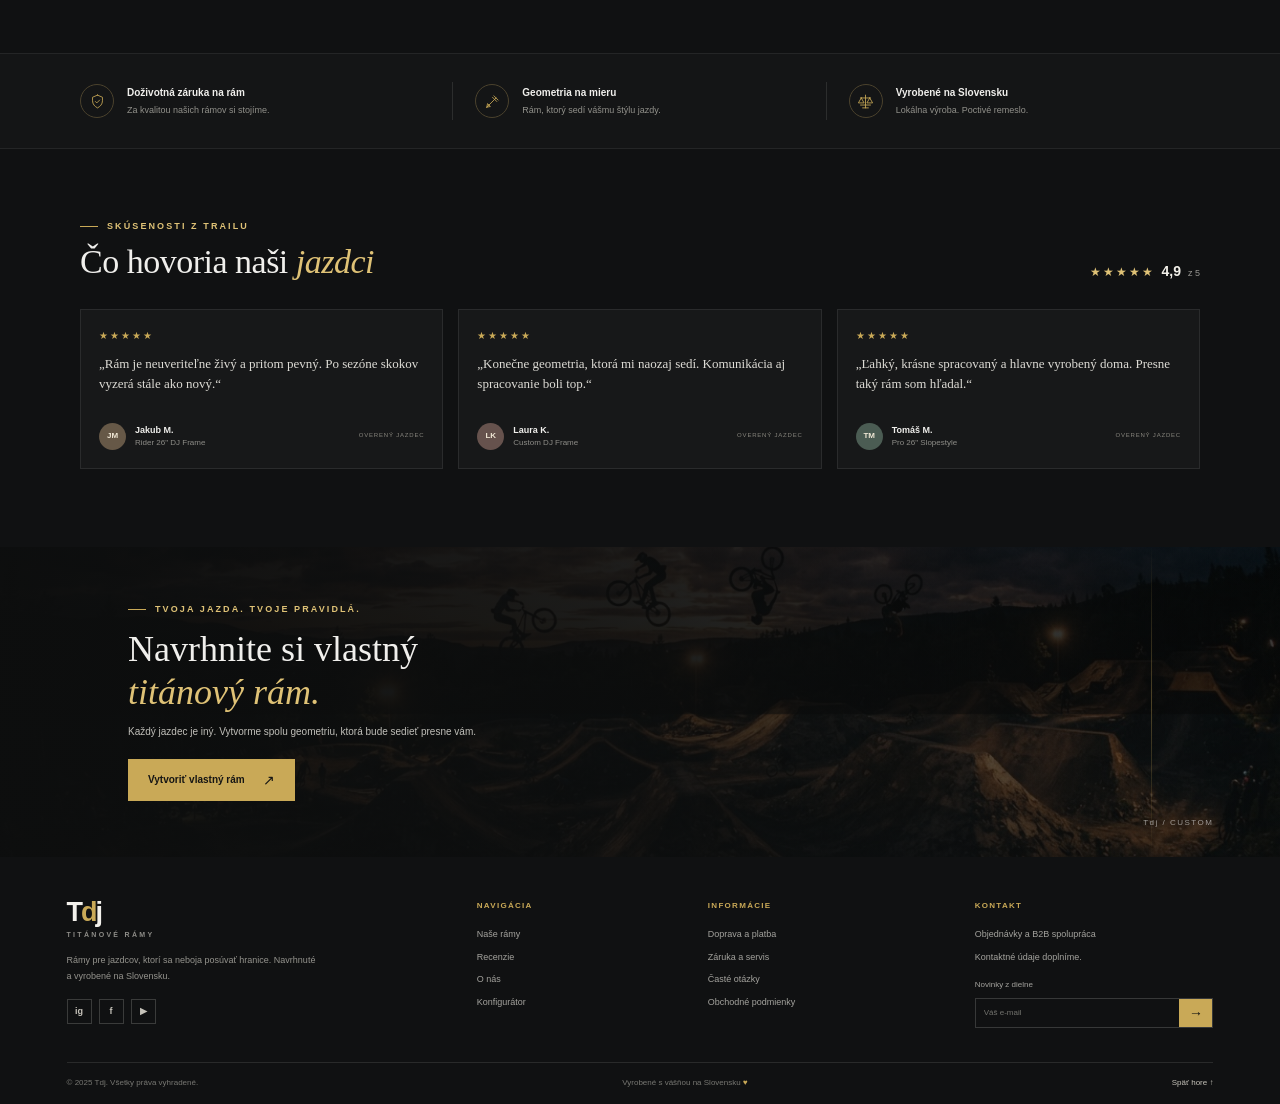
==== commit acb1e3c9: "adding podstranky" ====
--- a/index.html
+++ b/index.html
@@ -60,7 +60,7 @@
 
       <div class="product-grid">
         <article class="product-card">
-          <a class="product-visual visual-light" href="#kontakt" aria-label="Zistiť viac o ráme Rider 26 DJ Frame">
+          <a class="product-visual visual-light" href="produkt.html?model=rider" aria-label="Zistiť viac o ráme Rider 26 DJ Frame">
             <span class="availability"><i></i> SKLADOM</span>
             <img class="frame-photo frame-photo-rider" src="docs/Rider 26 DJ Frame.png" alt="Rider 26 DJ titánový rám na svetlom pozadí">
             <span class="visual-caption">01 / DIRT JUMP</span>
@@ -73,7 +73,7 @@
         </article>
 
         <article class="product-card">
-          <a class="product-visual visual-dark" href="#kontakt" aria-label="Zistiť viac o ráme Urban 24 Street Frame">
+          <a class="product-visual visual-dark" href="produkt.html?model=urban" aria-label="Zistiť viac o ráme Urban 24 Street Frame">
             <span class="availability"><i></i> SKLADOM</span>
             <img class="frame-photo frame-photo-urban" src="docs/urban.png" alt="Urban 24 Street titánový rám na tmavom pozadí">
             <span class="visual-caption">02 / STREET</span>
@@ -86,7 +86,7 @@
         </article>
 
         <article class="product-card">
-          <a class="product-visual visual-photo" href="#kontakt" aria-label="Zistiť viac o ráme Custom DJ Frame">
+          <a class="product-visual visual-photo" href="produkt.html?model=custom" aria-label="Zistiť viac o ráme Custom DJ Frame">
             <span class="availability availability-order"><i></i> NA OBJEDNÁVKU</span>
             <img class="frame-photo frame-photo-custom" src="docs/custom.png" alt="Custom DJ titánový rám v dielni">
             <span class="visual-caption">03 / PODĽA TEBA</span>
@@ -94,12 +94,12 @@
           <div class="product-info">
             <div class="product-title-row"><div><p class="product-type">RÁM NA MIERU</p><h3>Custom DJ Frame</h3></div><span class="product-price">od 1 500 <small>€</small></span></div>
             <p class="product-description">Vlastná geometria navrhnutá presne pre váš štýl.</p>
-            <div class="product-bottom"><span class="product-stock stock-muted"><i></i> Vyrobíme na mieru</span><a class="button button-small" href="#vlastny-ram">Konfigurovať <span aria-hidden="true">↗</span></a></div>
+            <div class="product-bottom"><span class="product-stock stock-muted"><i></i> Vyrobíme na mieru</span><a class="button button-small" href="konfigurator.html">Konfigurovať <span aria-hidden="true">↗</span></a></div>
           </div>
         </article>
 
         <article class="product-card">
-          <a class="product-visual visual-light visual-four" href="#kontakt" aria-label="Zistiť viac o ráme Pro 26 Slopestyle Frame">
+          <a class="product-visual visual-light visual-four" href="produkt.html?model=pro" aria-label="Zistiť viac o ráme Pro 26 Slopestyle Frame">
             <span class="availability"><i></i> SKLADOM</span>
             <img class="frame-photo frame-photo-pro" src="docs/pro.png" alt="Pro 26 Slopestyle titánový rám v dielni">
             <span class="visual-caption">04 / SLOPESTYLE</span>
@@ -161,7 +161,7 @@
         <p class="eyebrow"><span></span> TVOJA JAZDA. TVOJE PRAVIDLÁ.</p>
         <h2 id="custom-title">Navrhnite si vlastný<br><em>titánový rám.</em></h2>
         <p>Každý jazdec je iný. Vytvorme spolu geometriu, ktorá bude sedieť presne vám.</p>
-        <a class="button button-gold" href="#kontakt">Vytvoriť vlastný rám <span aria-hidden="true">↗</span></a>
+        <a class="button button-gold" href="konfigurator.html">Vytvoriť vlastný rám <span aria-hidden="true">↗</span></a>
       </div>
       <span class="cta-index" aria-hidden="true">Tdj / CUSTOM</span>
     </section>
@@ -181,7 +181,7 @@
           <span aria-label="YouTube">▶</span>
         </div>
       </div>
-      <div class="footer-column"><h3>NAVIGÁCIA</h3><a href="#ramy">Naše rámy</a><a href="#recenzie">Recenzie</a><a href="#o-nas">O nás</a><a href="#vlastny-ram">Konfigurátor</a></div>
+      <div class="footer-column"><h3>NAVIGÁCIA</h3><a href="#ramy">Naše rámy</a><a href="#recenzie">Recenzie</a><a href="#o-nas">O nás</a><a href="konfigurator.html">Konfigurátor</a></div>
       <div class="footer-column"><h3>INFORMÁCIE</h3><a href="#kontakt">Doprava a platba</a><a href="#kontakt">Záruka a servis</a><a href="#kontakt">Časté otázky</a><a href="#kontakt">Obchodné podmienky</a></div>
       <div class="footer-column footer-contact"><h3>KONTAKT</h3><p>Objednávky a B2B spolupráca</p><p>Kontaktné údaje doplníme.</p><form class="newsletter"><label for="newsletter-email">Novinky z dielne</label><div><input id="newsletter-email" type="email" placeholder="Váš e-mail" autocomplete="email" required><button type="submit" aria-label="Prihlásiť sa na odber">→</button></div></form></div>
     </div>
--- a/styles.css
+++ b/styles.css
@@ -74,7 +74,7 @@
   background:
     linear-gradient(90deg, rgba(10,11,12,.94) 0%, rgba(12,13,14,.78) 44%, rgba(10,11,12,.33) 100%),
     linear-gradient(0deg, rgba(10,11,12,.46), rgba(10,11,12,.1)),
-    url("https://images.unsplash.com/photo-1485965120184-e220f721d03e?auto=format&fit=crop&w=2200&q=85") center 52% / cover,
+    url("docs/horna.png") center 52% / cover,
     #202120;
 }
 
@@ -169,7 +169,7 @@
 .verified { color: #89877f; font-size: 6px; letter-spacing: .8px; }
 
 .custom-cta { position: relative; display: flex; min-height: 310px; align-items: center; overflow: hidden; padding: 45px max(10vw,calc((100vw - 1180px) / 2)); isolation: isolate; background: #20201e; }
-.cta-image { position: absolute; z-index: -2; inset: 0; background: linear-gradient(90deg,rgba(13,14,14,.97) 0%,rgba(13,14,14,.79) 48%,rgba(13,14,14,.3) 100%),linear-gradient(0deg,rgba(12,13,13,.52),rgba(12,13,13,.12)),url("https://images.unsplash.com/photo-1517649763962-0c623066013b?auto=format&fit=crop&w=2000&q=85") center 48% / cover,#282824; }
+.cta-image { position: absolute; z-index: -2; inset: 0; background: linear-gradient(90deg,rgba(13,14,14,.97) 0%,rgba(13,14,14,.79) 48%,rgba(13,14,14,.3) 100%),linear-gradient(0deg,rgba(12,13,13,.52),rgba(12,13,13,.12)),url("docs/dolna nova.png") center 48% / cover,#282824; }
 .custom-cta::after { position: absolute; z-index: -1; top: 0; right: 10%; width: 1px; height: 100%; background: linear-gradient(transparent,rgba(201,169,87,.35),transparent); content: ""; }
 .cta-content { max-width: 490px; }
 .cta-content .eyebrow { margin-bottom: 11px; }
@@ -278,3 +278,160 @@
 @media (prefers-reduced-motion: reduce) {
   *, *::before, *::after { scroll-behavior: auto !important; transition-duration: .01ms !important; animation-duration: .01ms !important; animation-iteration-count: 1 !important; }
 }
+
+.breadcrumbs { display: flex; align-items: center; gap: 10px; padding-top: 23px; color: #777772; font-size: 9px; }
+.breadcrumbs a { color: #b6b4ad; }
+.breadcrumbs a:hover { color: var(--gold-light); }
+.breadcrumbs > span:last-child { color: #dedbd3; }
+.product-detail { display: grid; grid-template-columns: minmax(0,1.08fr) minmax(340px,.92fr); gap: clamp(32px,6vw,82px); padding-top: 30px; padding-bottom: 78px; }
+.detail-gallery { min-width: 0; }
+.detail-main-image { position: relative; display: grid; min-height: 380px; aspect-ratio: 1.34; place-items: center; overflow: hidden; background: radial-gradient(ellipse at 50% 50%,#fff 0%,#f3f3f0 62%,#e5e5e1 100%); }
+.detail-main-image > img { width: 100%; height: 100%; object-fit: contain; transition: filter 180ms ease, transform 180ms ease; }
+.detail-main-image.is-dark-finish > img { filter: brightness(.58) contrast(1.12) saturate(.65); }
+.detail-main-image .availability { top: 17px; left: 17px; font-size: 8px; }
+.gallery-thumbnails { display: flex; gap: 10px; margin-top: 12px; }
+.gallery-thumb { width: 88px; height: 67px; padding: 3px; overflow: hidden; border: 1px solid #343536; background: #e7e7e3; cursor: pointer; }
+.gallery-thumb.is-selected { border-color: var(--gold); }
+.gallery-thumb img { width: 100%; height: 100%; object-fit: cover; }
+.gallery-thumb[hidden] { display: none; }
+.detail-info { align-self: center; }
+.detail-info .eyebrow { margin-bottom: 11px; font-size: 8px; }
+.detail-info h1 { margin: 0 0 9px; font-family: var(--serif); font-size: clamp(31px,3.5vw,43px); font-weight: 500; line-height: 1.15; }
+.detail-rating { display: flex; align-items: center; gap: 8px; margin-bottom: 20px; color: #c5c2b9; font-size: 9px; }
+.detail-rating span { color: var(--gold); letter-spacing: 1px; }
+.detail-rating a { margin-left: 4px; color: var(--muted); text-decoration: underline; text-underline-offset: 3px; }
+.detail-description { max-width: 490px; margin-bottom: 13px; color: #aaa9a2; font-size: 11px; line-height: 1.8; }
+.detail-price { margin-bottom: 3px; font-family: var(--serif); font-size: 29px; }
+.detail-price small { font-family: var(--sans); font-size: 14px; }
+.quantity-total { color: var(--muted); font-family: var(--sans); font-size: 10px; }
+.detail-stock { display: flex; align-items: center; gap: 7px; margin-bottom: 22px; color: #c2c1ba; font-size: 9px; }
+.detail-stock i, .preview-topline i { width: 6px; height: 6px; border-radius: 50%; background: #80a878; }
+.detail-stock.stock-order i { background: var(--gold); }
+.option-group { margin: 0 0 18px; }
+.option-label { display: block; margin-bottom: 9px; color: #e2dfd7; font-size: 10px; font-weight: 600; }
+.option-label > span { color: var(--muted); font-weight: 400; }
+.option-buttons { display: flex; gap: 8px; }
+.option-buttons button { min-width: 45px; height: 34px; border: 1px solid #414242; background: #171819; color: #e4e1d9; font-size: 10px; cursor: pointer; }
+.option-buttons button:hover, .option-buttons button.is-selected { border-color: var(--gold); color: var(--gold-light); }
+.option-buttons button.is-selected { background: #29251b; }
+.finish-options { display: flex; flex-wrap: wrap; gap: 8px; }
+.finish-option { display: inline-flex; min-height: 38px; align-items: center; gap: 8px; padding: 0 10px; border: 1px solid #414242; background: #171819; color: #d7d4cb; font-size: 9px; cursor: pointer; }
+.finish-option.is-selected { border-color: var(--gold); }
+.finish-option small { color: var(--muted); font-size: 8px; }
+.finish-swatch { display: inline-block; width: 15px; height: 15px; flex: 0 0 15px; border: 1px solid rgba(255,255,255,.25); border-radius: 50%; }
+.finish-natural { background: linear-gradient(135deg,#d9d7d0,#88867f); }
+.finish-dark { background: linear-gradient(135deg,#66645f,#242525); }
+.detail-actions { display: flex; align-items: end; gap: 10px; margin-top: 23px; }
+.quantity-control { display: flex; flex-direction: column; gap: 7px; color: #d8d5cd; font-size: 9px; }
+.quantity-control > span { display: flex; height: 42px; border: 1px solid #414242; }
+.quantity-control button { width: 31px; border: 0; background: transparent; color: #dedbd3; cursor: pointer; }
+.quantity-control input { width: 34px; padding: 0; border: 0; background: transparent; color: #f0efec; text-align: center; appearance: textfield; }
+.quantity-control input::-webkit-inner-spin-button, .quantity-control input::-webkit-outer-spin-button { margin: 0; appearance: none; }
+.detail-add { flex: 1; }
+.detail-config-link { display: flex; justify-content: space-between; gap: 10px; padding: 14px 0; border-bottom: 1px solid #303131; color: #a6a49c; font-size: 9px; }
+.detail-config-link span { color: var(--gold-light); }
+.delivery-note { display: flex; align-items: center; gap: 10px; margin-top: 17px; color: var(--gold-light); }
+.delivery-note > span { display: grid; width: 26px; height: 26px; place-items: center; border: 1px solid #55492d; border-radius: 50%; font-size: 12px; }
+.delivery-note p { margin: 0; color: #95948d; font-size: 8px; line-height: 1.8; }
+.delivery-note b { color: #d5d2c8; font-size: 9px; font-weight: 600; }
+.specifications { padding-top: 4px; padding-bottom: 70px; }
+.specifications .section-heading { margin-bottom: 20px; }
+.spec-grid { display: grid; grid-template-columns: repeat(3,minmax(0,1fr)); border-top: 1px solid #2c2d2d; border-left: 1px solid #2c2d2d; }
+.spec-grid > div { display: flex; min-height: 60px; flex-direction: column; justify-content: center; gap: 4px; padding: 10px 15px; border-right: 1px solid #2c2d2d; border-bottom: 1px solid #2c2d2d; }
+.spec-grid span { color: #888781; font-size: 8px; }
+.spec-grid b { color: #e1ded6; font-size: 10px; font-weight: 500; }
+.detail-review { border-top: 1px solid #282929; border-bottom: 1px solid #282929; background: #151617; }
+.detail-review-inner { display: grid; grid-template-columns: 1fr 1fr; align-items: center; gap: 50px; padding-top: 39px; padding-bottom: 39px; }
+.detail-review h2, .detail-cta h2, .config-bottom-cta h2 { margin: 0; font-family: var(--serif); font-size: 30px; font-weight: 500; line-height: 1.25; }
+.detail-review h2 em, .detail-cta h2 em, .config-bottom-cta h2 em { color: var(--gold-light); font-weight: 500; }
+.detail-review blockquote { margin: 0; padding: 0 0 0 20px; border-left: 1px solid #665632; }
+.detail-review blockquote > span { color: var(--gold); letter-spacing: 2px; }
+.detail-review blockquote p { margin: 8px 0; color: #e0ddd5; font-family: var(--serif); font-size: 15px; }
+.detail-review cite { color: #99978f; font-size: 9px; font-style: normal; }
+.detail-cta, .config-bottom-cta { padding: 48px 24px; text-align: center; background: linear-gradient(90deg,rgba(13,14,14,.91),rgba(13,14,14,.78)),url("docs/dolna.png") center 48% / cover,#20201e; }
+.detail-cta .eyebrow, .config-bottom-cta .eyebrow { justify-content: center; }
+.detail-cta h2, .config-bottom-cta h2 { margin-bottom: 19px; }
+.config-intro { padding-top: 0; padding-bottom: 31px; }
+.config-intro .breadcrumbs { margin-bottom: 35px; padding-top: 23px; }
+.config-intro .eyebrow { margin-bottom: 10px; }
+.config-intro h1 { margin: 0 0 12px; font-family: var(--serif); font-size: clamp(37px,5vw,56px); font-weight: 500; line-height: 1.1; }
+.config-intro h1 em { color: var(--gold-light); font-weight: 500; }
+.config-intro > p:last-child { max-width: 500px; margin-bottom: 0; color: #a7a69f; font-size: 11px; line-height: 1.8; }
+.config-workspace { display: grid; grid-template-columns: minmax(0,1.15fr) minmax(340px,.85fr); gap: 24px; padding-bottom: 62px; }
+.geometry-preview, .config-controls { min-width: 0; border: 1px solid #2d2e2e; background: #171819; }
+.preview-topline { display: flex; min-height: 43px; align-items: center; justify-content: space-between; padding: 0 15px; border-bottom: 1px solid #2d2e2e; color: #aaa89f; font-size: 8px; font-weight: 600; letter-spacing: 1px; }
+.preview-topline > span:first-child { display: inline-flex; align-items: center; gap: 7px; }
+.preview-topline > span:last-child { color: var(--gold-light); }
+.geometry-canvas { display: grid; min-height: 360px; place-items: center; padding: 16px; background: radial-gradient(ellipse at 50% 52%,#282a29,#1b1d1d 68%); }
+.geometry-canvas svg { width: 100%; max-height: 360px; overflow: visible; }
+.preview-wheel { fill: none; stroke: #484a48; stroke-width: 2; }
+.preview-hub { fill: #b9a879; }
+.preview-frame line { stroke: #b9a879; stroke-linecap: round; stroke-width: 9; }
+.preview-frame line:nth-child(2), .preview-frame line:nth-child(4) { stroke-width: 11; }
+.preview-bb { fill: #171819; stroke: #b9a879; stroke-width: 5; }
+#frame-preview text { fill: #aaa89f; font-family: Arial,sans-serif; font-size: 9px; }
+.preview-legend { display: flex; justify-content: space-between; padding: 12px 15px; border-top: 1px solid #2d2e2e; color: #92918b; font-size: 8px; }
+.preview-legend span:first-child { display: inline-flex; align-items: center; gap: 7px; }
+.preview-legend i { width: 7px; height: 7px; border-radius: 50%; background: var(--gold); }
+.config-controls { padding: 20px 21px; }
+.config-heading { display: flex; align-items: start; justify-content: space-between; margin-bottom: 20px; }
+.config-heading .eyebrow { margin-bottom: 4px; font-size: 7px; }
+.config-heading h2 { margin: 0; font-family: var(--serif); font-size: 24px; font-weight: 500; }
+.config-heading h2 em { color: var(--gold-light); font-weight: 500; }
+.step-count { padding-top: 4px; color: #777772; font-size: 8px; letter-spacing: 1px; }
+.config-field { display: block; margin-bottom: 17px; color: #d9d6ce; font-size: 9px; font-weight: 600; }
+.config-field select { display: block; width: 100%; height: 38px; margin-top: 7px; padding: 0 10px; border: 1px solid #3b3c3b; border-radius: 0; background: #202122; color: #e8e5dc; font: inherit; }
+.range-field { display: grid; grid-template-columns: 1fr auto; align-items: center; gap: 7px 12px; }
+.range-field output { color: var(--gold-light); font-size: 10px; font-weight: 600; }
+.range-field input { width: 100%; height: 4px; grid-column: 1 / -1; margin: 4px 0; accent-color: var(--gold); cursor: pointer; }
+.range-scale { display: flex; grid-column: 1 / -1; justify-content: space-between; color: #777772; font-size: 7px; font-weight: 400; }
+.config-finish { display: flex; gap: 9px; margin: 0 0 19px; padding: 0; border: 0; }
+.config-finish legend { margin-bottom: 8px; color: #d9d6ce; font-size: 9px; font-weight: 600; }
+.config-finish label { display: flex; flex: 1; align-items: center; gap: 7px; padding: 8px; border: 1px solid #3b3c3b; color: #d4d1c8; font-size: 8px; cursor: pointer; }
+.config-finish label:has(input:checked) { border-color: var(--gold); }
+.config-finish input { position: absolute; width: 1px; height: 1px; opacity: 0; }
+.config-finish label > span:last-child { display: flex; flex-direction: column; gap: 3px; }
+.config-finish label small { color: #89877f; font-size: 7px; }
+.config-total { display: flex; align-items: center; justify-content: space-between; padding: 13px 0; border-top: 1px solid #303131; }
+.config-total > span { color: #d7d4cb; font-size: 9px; }
+.config-total > span small { display: block; margin-top: 2px; color: #85847d; font-size: 7px; }
+.config-total > b { font-family: var(--serif); font-size: 22px; font-weight: 500; }
+.config-total > b small { font-family: var(--sans); font-size: 11px; }
+.config-add { width: 100%; }
+.config-save { width: 100%; margin-bottom: 9px; border-color: #49443a; background: transparent; color: #d3d1cb; }
+.config-save:hover { border-color: var(--gold-light); background: #25231e; color: var(--gold-light); }
+.config-disclaimer { margin: 10px 0 0; color: #85847d; font-size: 7px; line-height: 1.6; }
+.config-benefits .benefits-inner { padding-top: 23px; padding-bottom: 23px; }
+.config-benefits .benefit-icon { font-size: 8px; }
+.config-bottom-cta { background-image: linear-gradient(90deg,rgba(13,14,14,.92),rgba(13,14,14,.75)),url("docs/dolna nova.png"); }
+
+@media (max-width: 800px) {
+  .product-detail { grid-template-columns: 1fr; gap: 30px; padding-top: 22px; }
+  .detail-main-image { min-height: 300px; }
+  .detail-info { max-width: 650px; }
+  .config-workspace { grid-template-columns: 1fr; }
+  .config-controls { grid-row: 1; }
+  .geometry-canvas { min-height: 320px; }
+}
+
+@media (max-width: 640px) {
+  .breadcrumbs { padding-top: 18px; }
+  .product-detail { padding-bottom: 50px; }
+  .detail-main-image { min-height: 235px; aspect-ratio: 1.2; }
+  .detail-main-image .availability { top: 10px; left: 10px; max-width: calc(100% - 20px); font-size: 6px; }
+  .detail-info h1 { font-size: 34px; }
+  .detail-actions { align-items: end; gap: 7px; }
+  .detail-add { gap: 8px; padding: 0 10px; font-size: 9px; }
+  .detail-config-link { flex-direction: column; }
+  .specifications { padding-bottom: 45px; }
+  .spec-grid { grid-template-columns: repeat(2,minmax(0,1fr)); }
+  .detail-review-inner { grid-template-columns: 1fr; gap: 20px; padding-top: 30px; padding-bottom: 30px; }
+  .detail-review h2, .detail-cta h2, .config-bottom-cta h2 { font-size: 27px; }
+  .config-intro { padding-bottom: 24px; }
+  .config-intro .breadcrumbs { margin-bottom: 26px; }
+  .config-workspace { padding-bottom: 43px; }
+  .config-controls { padding: 17px 15px; }
+  .geometry-canvas { min-height: 230px; padding: 8px; }
+  .preview-legend { font-size: 7px; }
+  .config-finish { flex-direction: column; }
+}
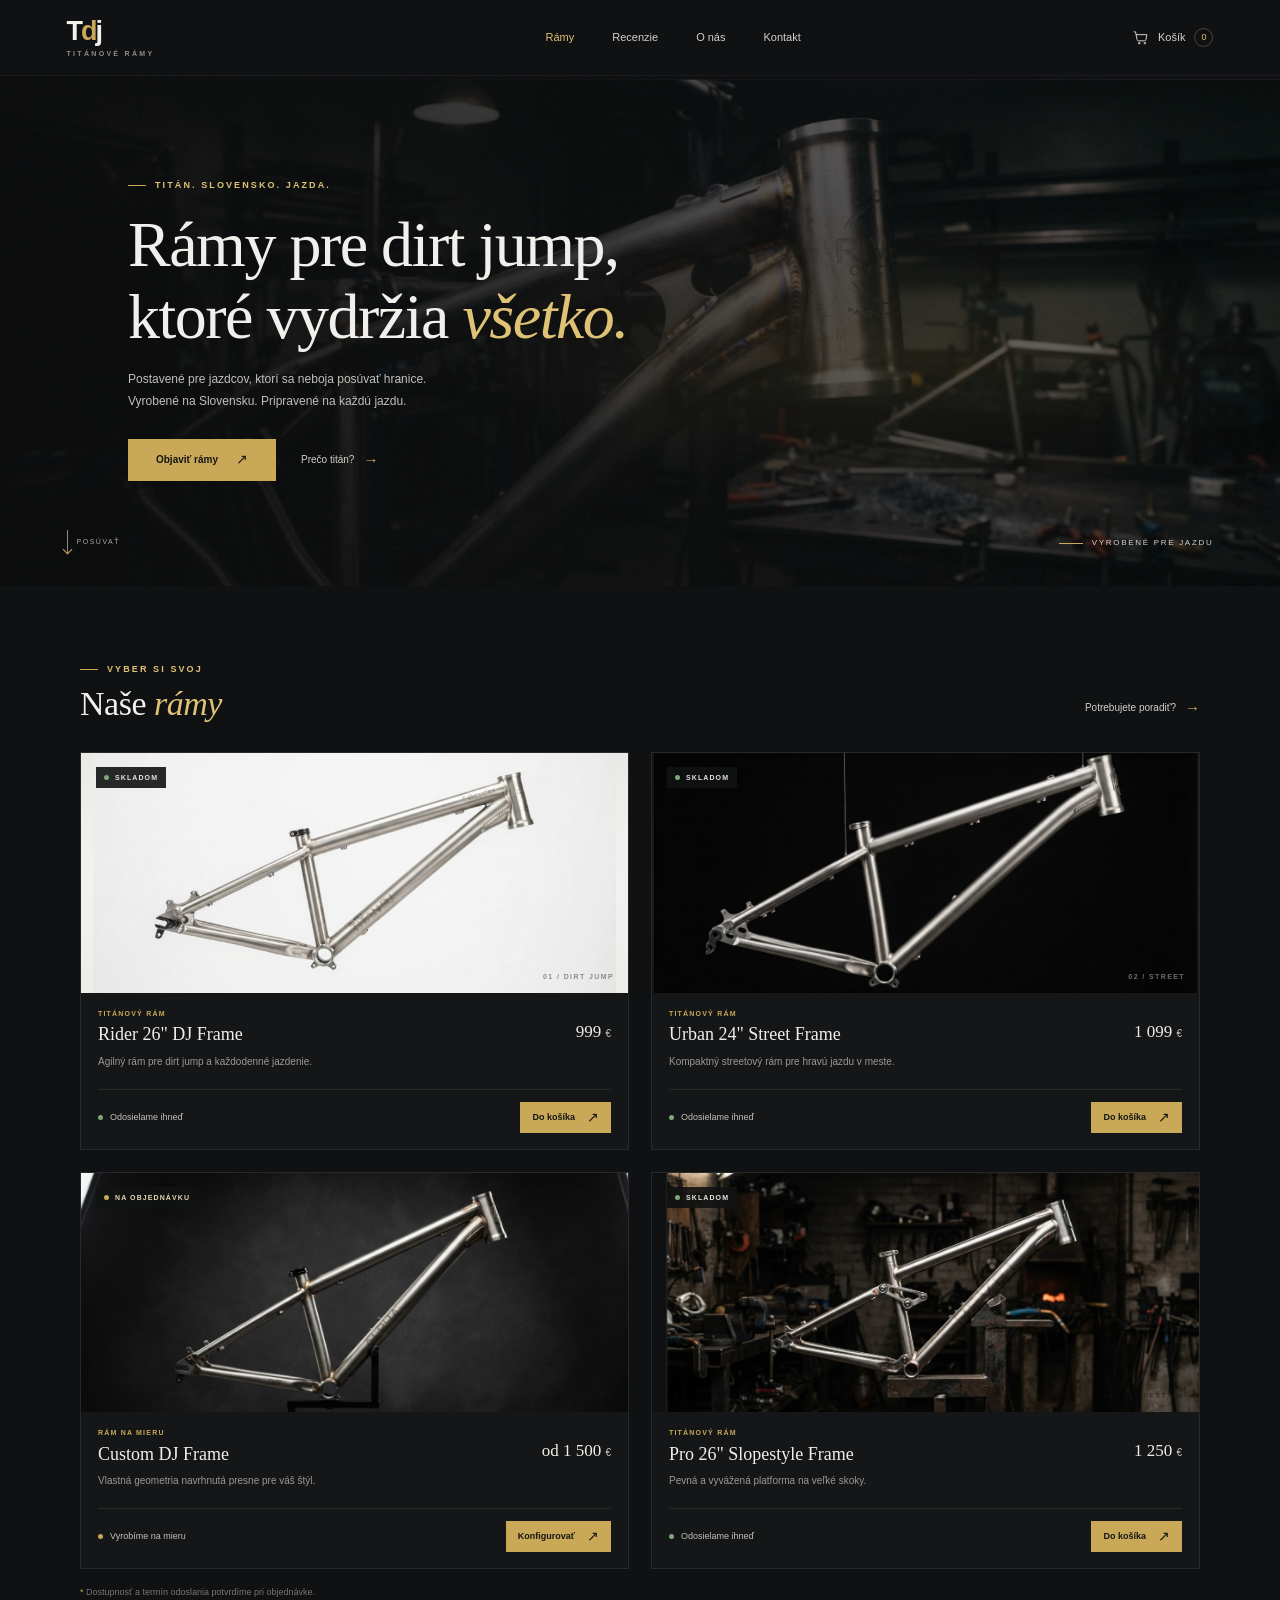
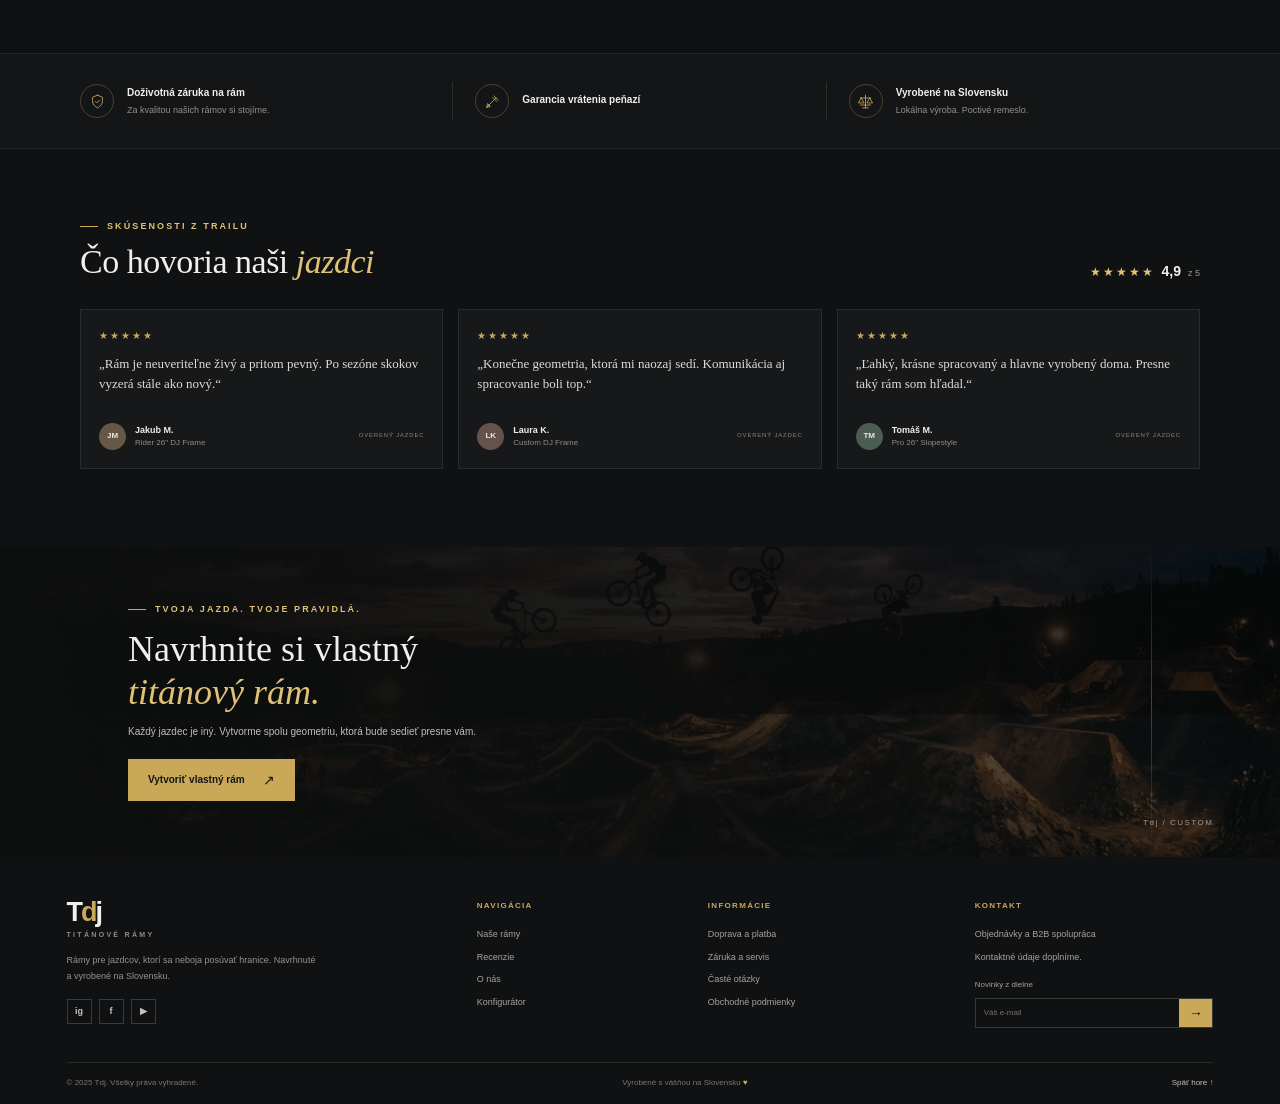
==== commit 7543f12d: "zmen text pod ramami z ### Geometria na mieru Rám, ktorý sedí vášmu štýlu jazdy. na "garancia vráten" ====
--- a/index.html
+++ b/index.html
@@ -122,7 +122,7 @@
         </article>
         <article class="benefit">
           <span class="benefit-icon" aria-hidden="true"><svg viewBox="0 0 24 24"><path d="M4 20 17 7M14 4l6 6M4 20l5-1-4-4-1 5ZM12 6l6 6"/></svg></span>
-          <div><h3>Geometria na mieru</h3><p>Rám, ktorý sedí vášmu štýlu jazdy.</p></div>
+          <div><h3>Garancia vrátenia peňazí</h3></div>
         </article>
         <article class="benefit">
           <span class="benefit-icon" aria-hidden="true"><svg viewBox="0 0 24 24"><path d="M12 3v18M5 7h14M5 17h14M6 7l-4 7h8L6 7ZM18 7l-4 7h8l-4-7ZM8 21h8"/></svg></span>
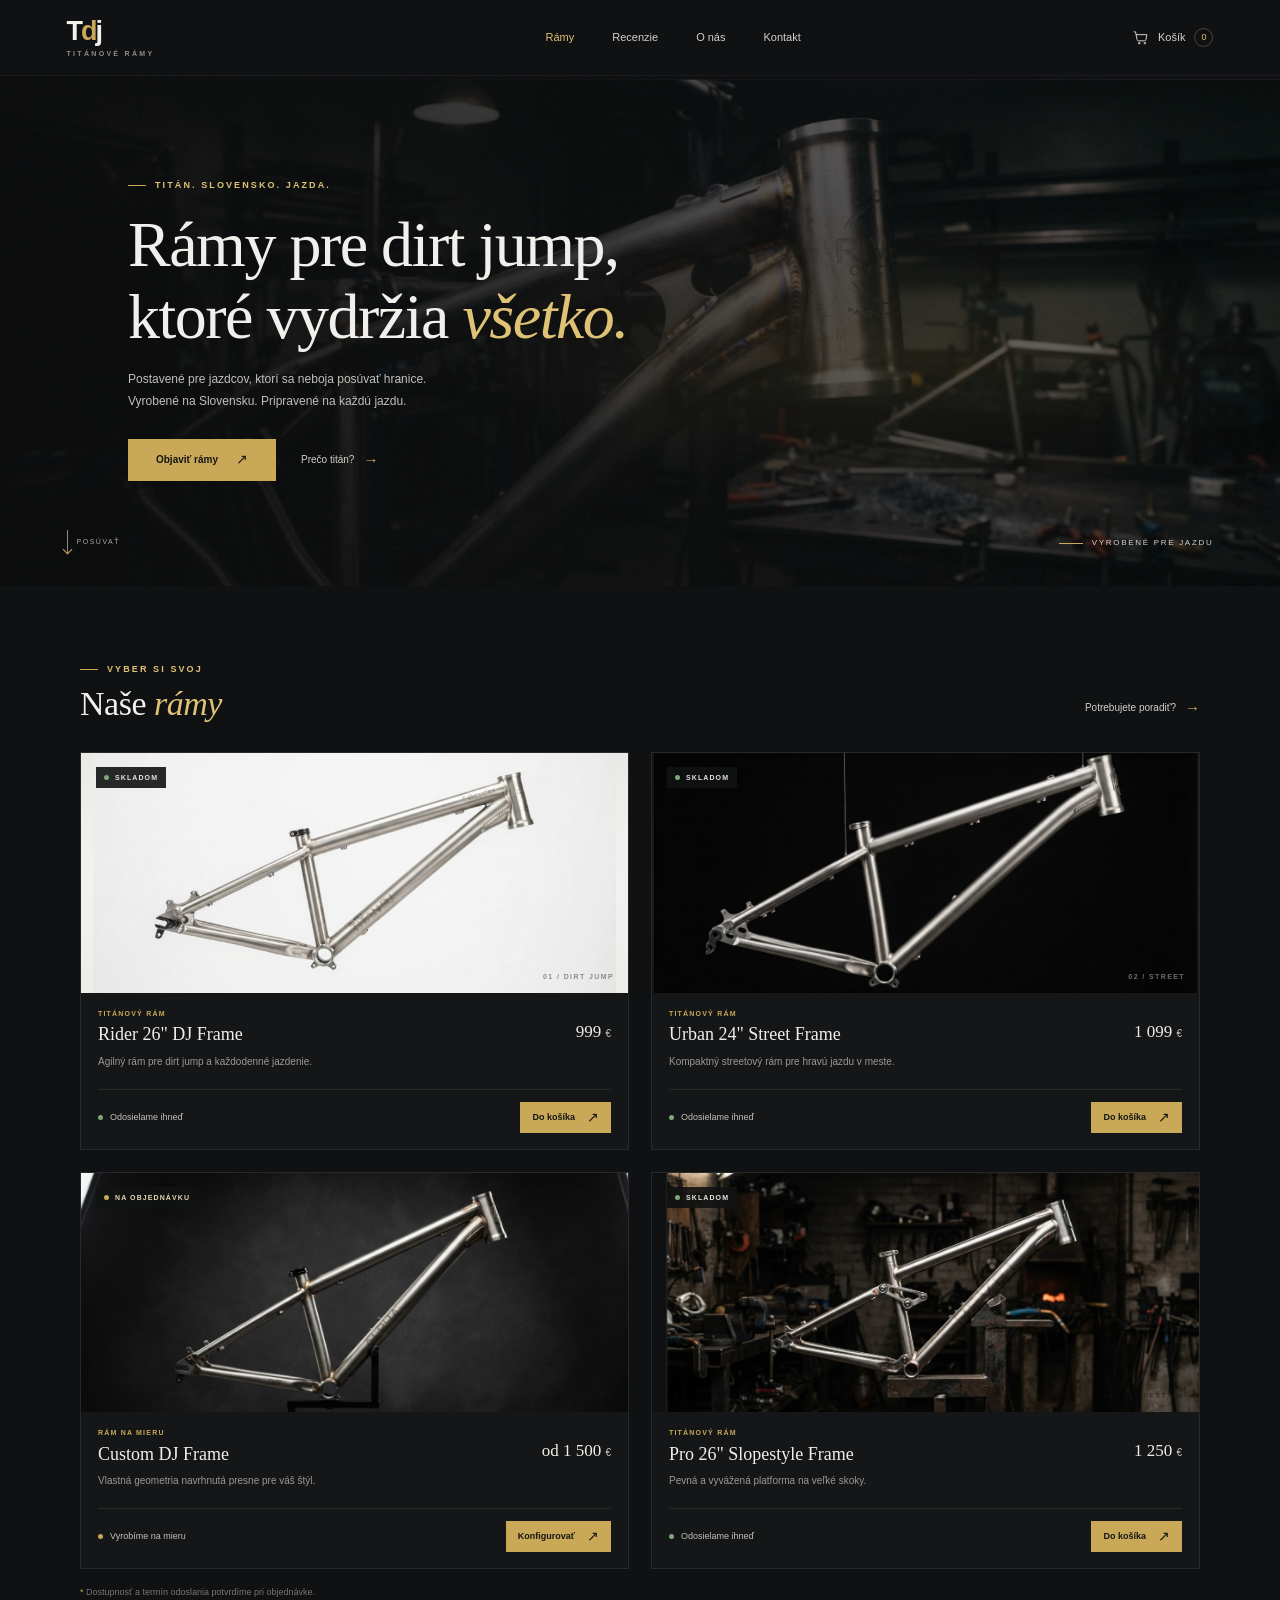
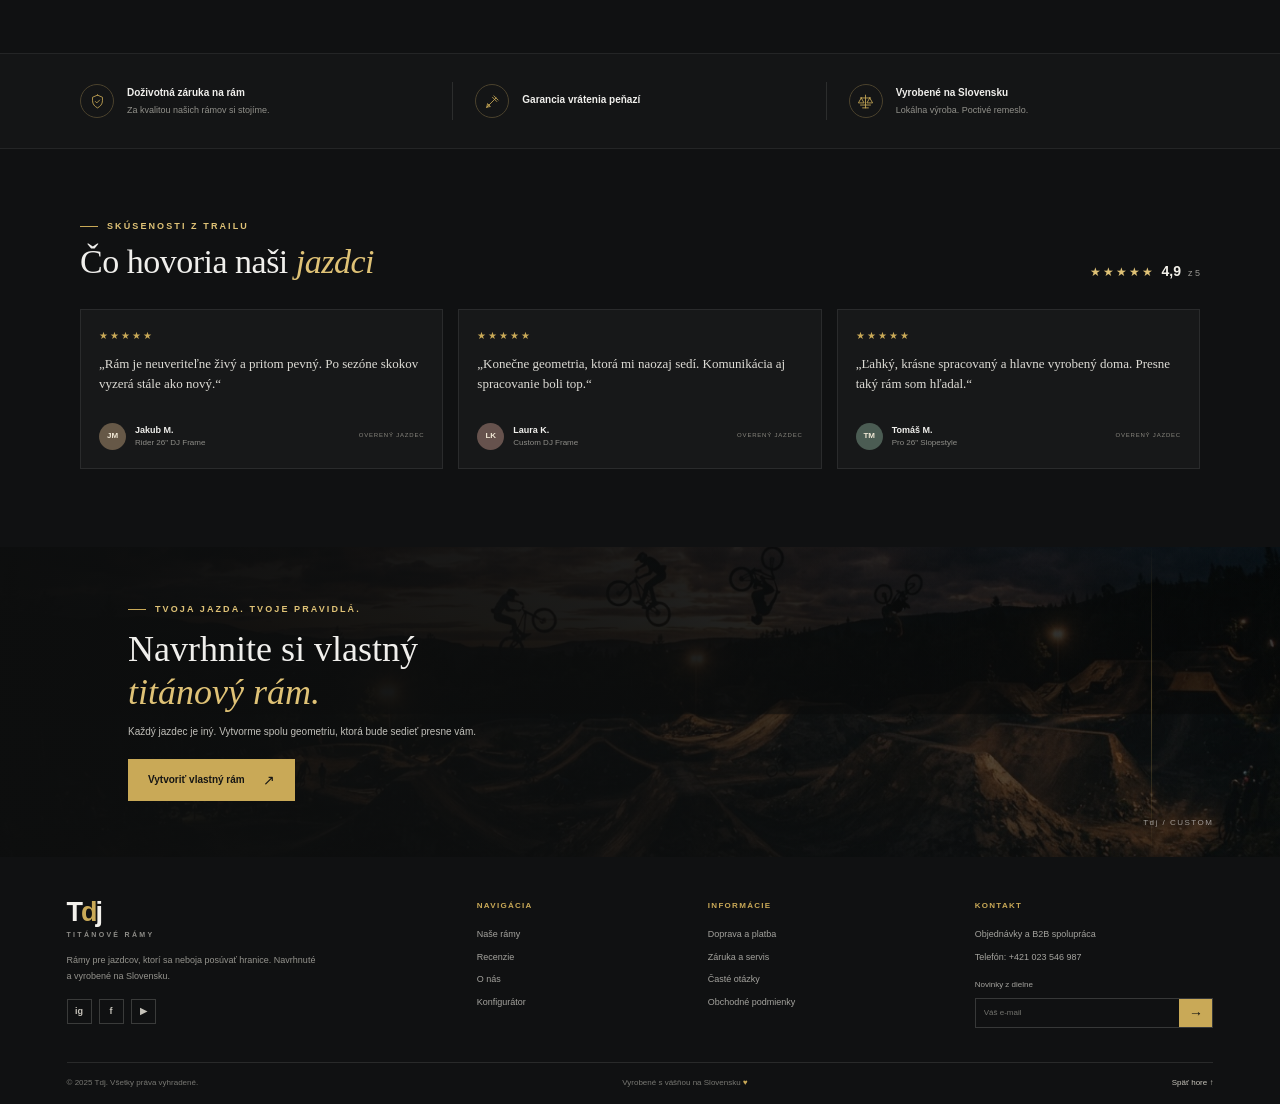
==== commit dc4db1d8: "added phone number" ====
--- a/index.html
+++ b/index.html
@@ -183,7 +183,7 @@
       </div>
       <div class="footer-column"><h3>NAVIGÁCIA</h3><a href="#ramy">Naše rámy</a><a href="#recenzie">Recenzie</a><a href="#o-nas">O nás</a><a href="konfigurator.html">Konfigurátor</a></div>
       <div class="footer-column"><h3>INFORMÁCIE</h3><a href="#kontakt">Doprava a platba</a><a href="#kontakt">Záruka a servis</a><a href="#kontakt">Časté otázky</a><a href="#kontakt">Obchodné podmienky</a></div>
-      <div class="footer-column footer-contact"><h3>KONTAKT</h3><p>Objednávky a B2B spolupráca</p><p>Kontaktné údaje doplníme.</p><form class="newsletter"><label for="newsletter-email">Novinky z dielne</label><div><input id="newsletter-email" type="email" placeholder="Váš e-mail" autocomplete="email" required><button type="submit" aria-label="Prihlásiť sa na odber">→</button></div></form></div>
+      <div class="footer-column footer-contact"><h3>KONTAKT</h3><p>Objednávky a B2B spolupráca</p><p>Telefón: <a href="tel:+421023546987">+421 023 546 987</a></p><form class="newsletter"><label for="newsletter-email">Novinky z dielne</label><div><input id="newsletter-email" type="email" placeholder="Váš e-mail" autocomplete="email" required><button type="submit" aria-label="Prihlásiť sa na odber">→</button></div></form></div>
     </div>
     <div class="footer-bottom"><span>© 2025 Tdj. Všetky práva vyhradené.</span><span>Vyrobené s vášňou na Slovensku <i>♥</i></span><a href="#domov">Späť hore ↑</a></div>
   </footer>
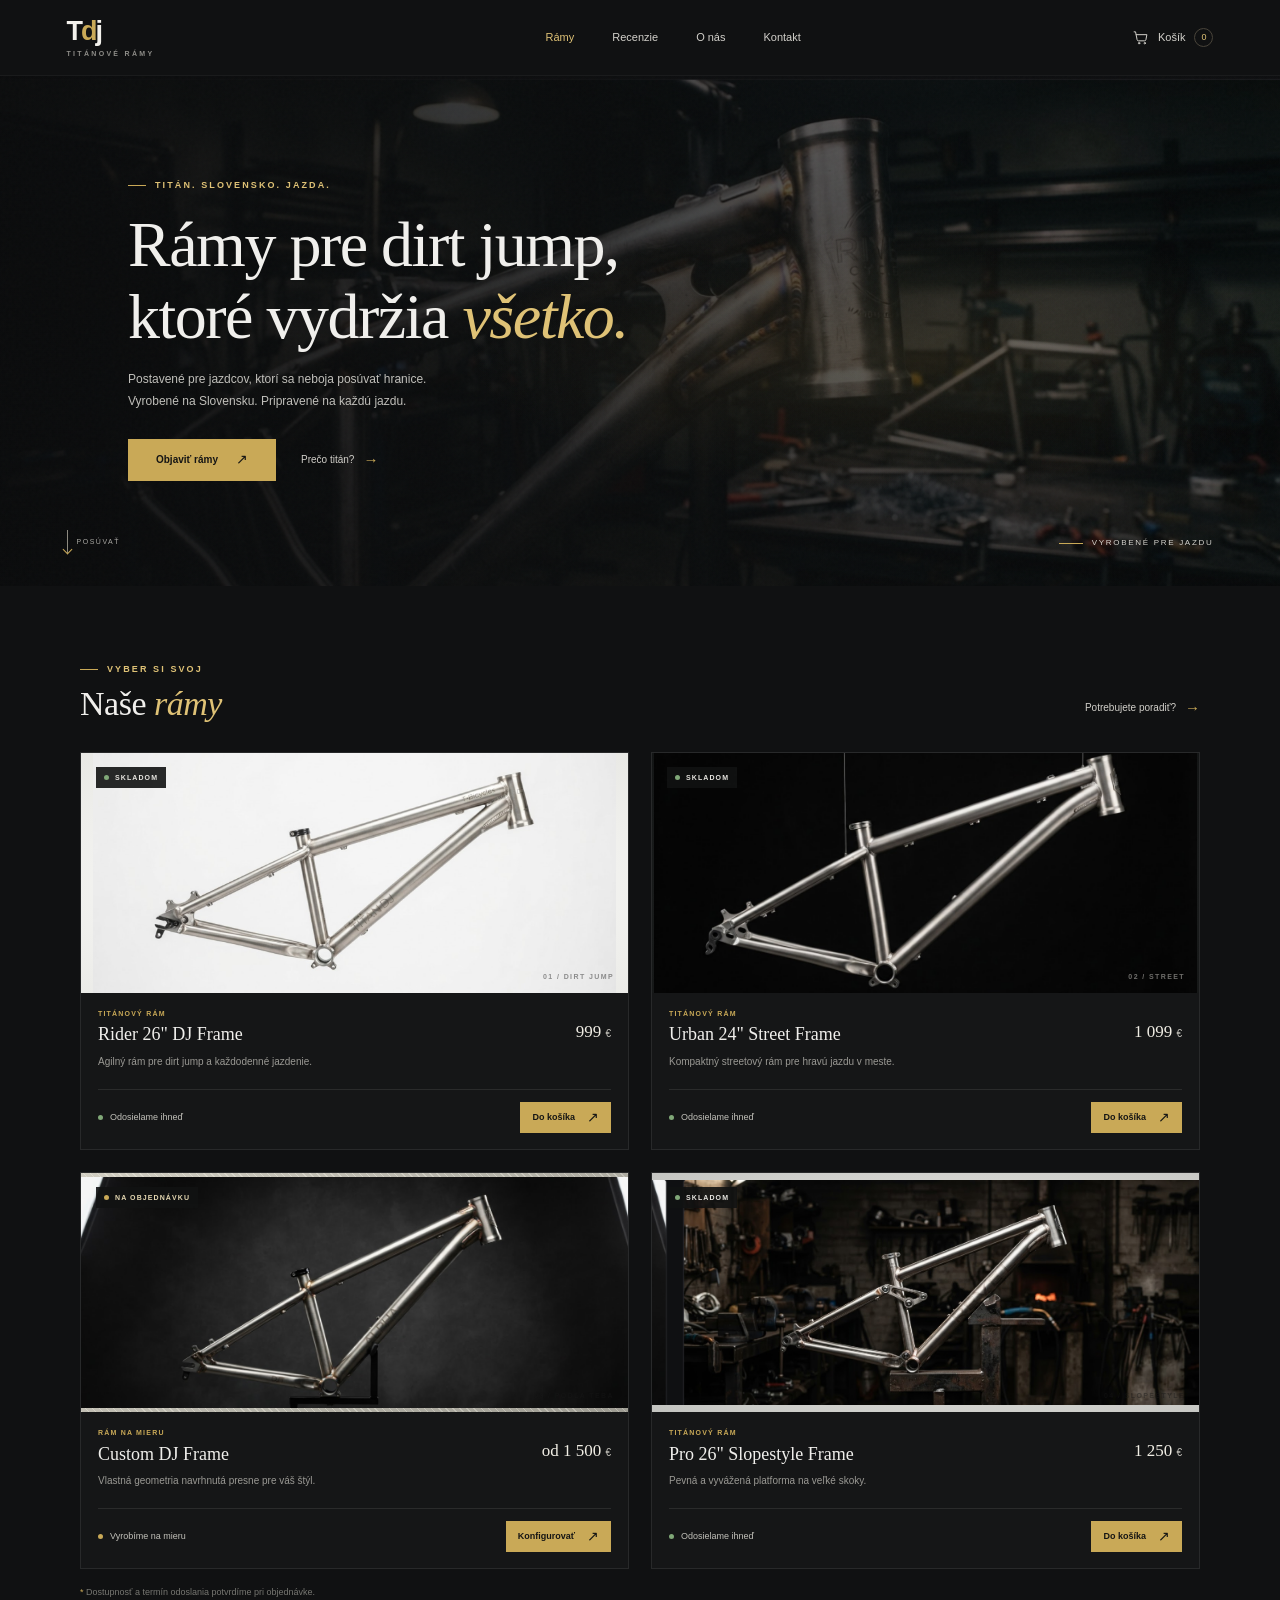
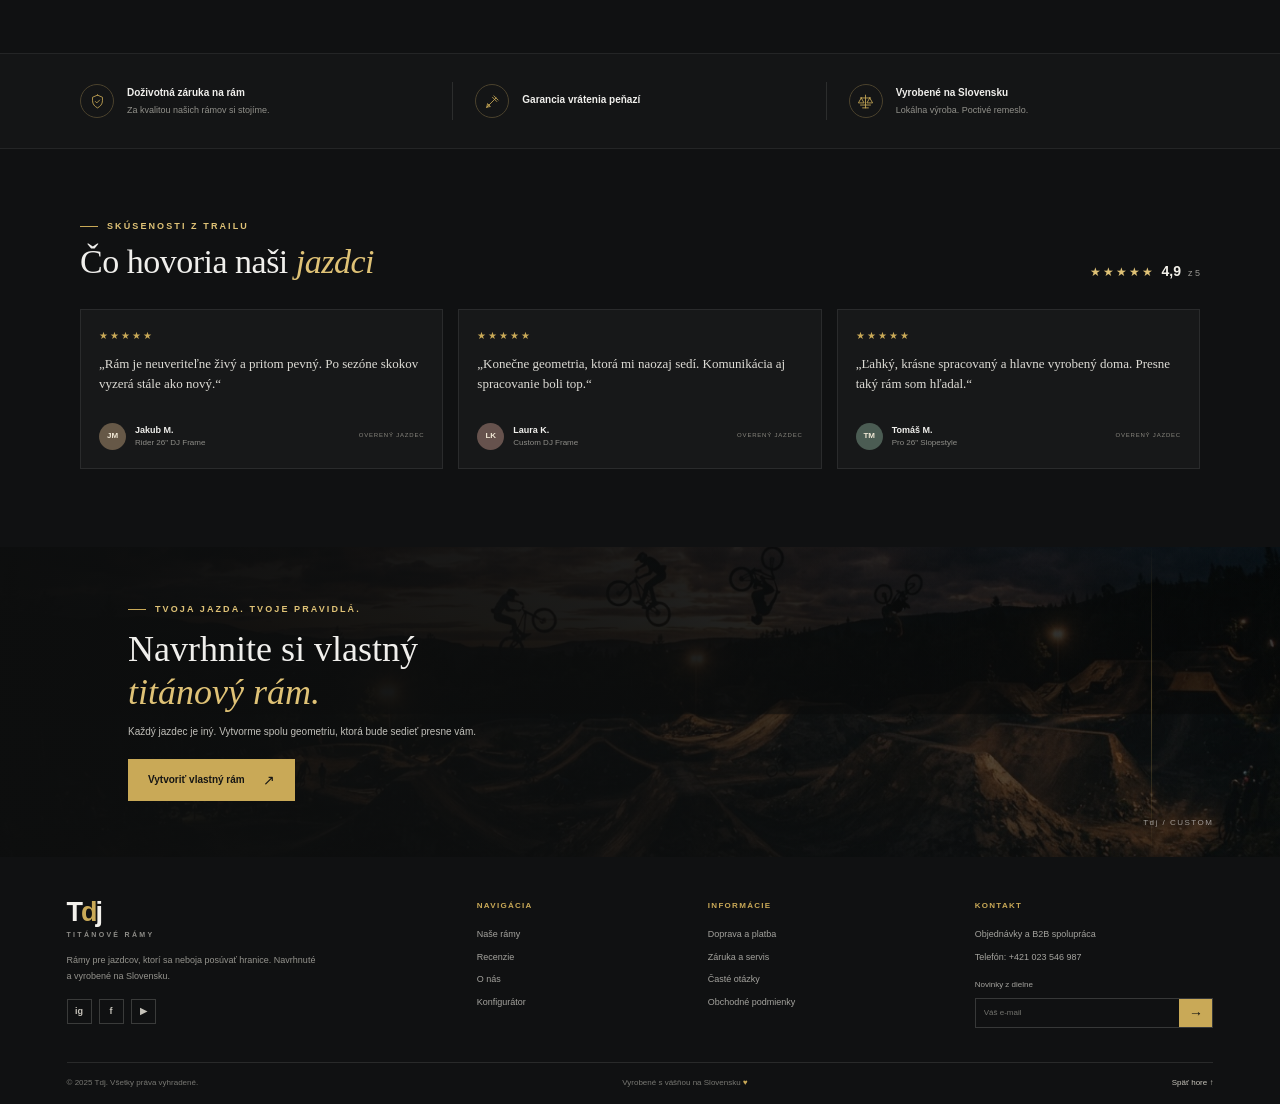
==== commit e43023d4: "add konfigurator" ====
--- a/index.html
+++ b/index.html
@@ -86,13 +86,13 @@
         </article>
 
         <article class="product-card">
-          <a class="product-visual visual-photo" href="produkt.html?model=custom" aria-label="Zistiť viac o ráme Custom DJ Frame">
+          <a class="product-visual visual-photo" href="konfigurator.html" aria-label="Otvoriť konfigurátor vlastného rámu Custom DJ Frame">
             <span class="availability availability-order"><i></i> NA OBJEDNÁVKU</span>
             <img class="frame-photo frame-photo-custom" src="docs/custom.png" alt="Custom DJ titánový rám v dielni">
             <span class="visual-caption">03 / PODĽA TEBA</span>
           </a>
           <div class="product-info">
-            <div class="product-title-row"><div><p class="product-type">RÁM NA MIERU</p><h3>Custom DJ Frame</h3></div><span class="product-price">od 1 500 <small>€</small></span></div>
+            <div class="product-title-row"><div><p class="product-type">RÁM NA MIERU</p><h3><a href="konfigurator.html">Custom DJ Frame</a></h3></div><span class="product-price">od 1 500 <small>€</small></span></div>
             <p class="product-description">Vlastná geometria navrhnutá presne pre váš štýl.</p>
             <div class="product-bottom"><span class="product-stock stock-muted"><i></i> Vyrobíme na mieru</span><a class="button button-small" href="konfigurator.html">Konfigurovať <span aria-hidden="true">↗</span></a></div>
           </div>
--- a/styles.css
+++ b/styles.css
@@ -122,7 +122,7 @@
 .availability-order { color: #e4d7b1; }
 .frame-photo { position: absolute; width: 216.36%; max-width: none; height: auto; pointer-events: none; user-select: none; }
 .frame-photo-rider, .frame-photo-urban, .frame-photo-custom, .frame-photo-pro { top: 0; left: 0; width: 100%; height: 100%; object-fit: contain; }
-.frame-photo-custom, .frame-photo-pro { object-fit: cover; }
+.frame-photo-custom { object-fit: contain; }
 .visual-caption { position: absolute; right: 14px; bottom: 11px; color: rgba(24,25,24,.45); font-size: 7px; font-weight: 600; letter-spacing: 1.4px; }
 .visual-dark .visual-caption { color: rgba(239,237,231,.45); }
 .product-info { padding: 15px 17px 16px; }
@@ -290,10 +290,10 @@
 .detail-main-image.is-dark-finish > img { filter: brightness(.58) contrast(1.12) saturate(.65); }
 .detail-main-image .availability { top: 17px; left: 17px; font-size: 8px; }
 .gallery-thumbnails { display: flex; gap: 10px; margin-top: 12px; }
-.gallery-thumb { width: 88px; height: 67px; padding: 3px; overflow: hidden; border: 1px solid #343536; background: #e7e7e3; cursor: pointer; }
-.gallery-thumb.is-selected { border-color: var(--gold); }
-.gallery-thumb img { width: 100%; height: 100%; object-fit: cover; }
-.gallery-thumb[hidden] { display: none; }
+.gallery-thumbnails[hidden] { display: none; }
+.gallery-thumb { display: grid; width: 88px; height: 67px; place-items: center; padding: 3px; overflow: hidden; border: 1px solid #343536; background: #e7e7e3; cursor: pointer; }
+.gallery-thumb:hover, .gallery-thumb:focus-visible, .gallery-thumb.is-selected { border-color: var(--gold); }
+.gallery-thumb img { width: auto; height: auto; max-width: 100%; max-height: 100%; object-fit: contain; }
 .detail-info { align-self: center; }
 .detail-info .eyebrow { margin-bottom: 11px; font-size: 8px; }
 .detail-info h1 { margin: 0 0 9px; font-family: var(--serif); font-size: clamp(31px,3.5vw,43px); font-weight: 500; line-height: 1.15; }
@@ -366,10 +366,13 @@
 .geometry-canvas svg { width: 100%; max-height: 360px; overflow: visible; }
 .preview-wheel { fill: none; stroke: #484a48; stroke-width: 2; }
 .preview-hub { fill: #b9a879; }
+.preview-measure { stroke: var(--gold); stroke-dasharray: 3 3; stroke-width: 1; }
+.preview-measure-tick { stroke: var(--gold); stroke-width: 1.5; }
 .preview-frame line { stroke: #b9a879; stroke-linecap: round; stroke-width: 9; }
 .preview-frame line:nth-child(2), .preview-frame line:nth-child(4) { stroke-width: 11; }
 .preview-bb { fill: #171819; stroke: #b9a879; stroke-width: 5; }
 #frame-preview text { fill: #aaa89f; font-family: Arial,sans-serif; font-size: 9px; }
+#frame-preview #svg-wheelbase-label { fill: var(--gold-light); font-size: 8px; }
 .preview-legend { display: flex; justify-content: space-between; padding: 12px 15px; border-top: 1px solid #2d2e2e; color: #92918b; font-size: 8px; }
 .preview-legend span:first-child { display: inline-flex; align-items: center; gap: 7px; }
 .preview-legend i { width: 7px; height: 7px; border-radius: 50%; background: var(--gold); }
@@ -379,6 +382,19 @@
 .config-heading h2 { margin: 0; font-family: var(--serif); font-size: 24px; font-weight: 500; }
 .config-heading h2 em { color: var(--gold-light); font-weight: 500; }
 .step-count { padding-top: 4px; color: #777772; font-size: 8px; letter-spacing: 1px; }
+.config-tabs { display: grid; grid-template-columns: repeat(2,minmax(0,1fr)); gap: 5px; margin-bottom: 14px; padding: 4px; border: 1px solid #353636; background: #111213; }
+.config-tab { min-height: 34px; padding: 6px 8px; border: 0; background: transparent; color: #999890; font-size: 8px; cursor: pointer; }
+.config-tab:hover, .config-tab:focus-visible { color: #e6e2d8; }
+.config-tab.is-active { background: #29271f; color: var(--gold-light); }
+.config-panel[hidden] { display: none; }
+.config-preset { margin-bottom: 17px; padding: 12px; border: 1px solid #353636; background: #1d1e1f; }
+.config-preset p { margin: 0 0 10px; color: #dedbd3; font-size: 9px; font-weight: 600; }
+.config-preset dl { display: grid; grid-template-columns: repeat(3,minmax(0,1fr)); gap: 8px; margin: 0 0 9px; }
+.config-preset dl div { display: flex; flex-direction: column; gap: 3px; }
+.config-preset dt, .config-preset > small { color: #89877f; font-size: 7px; }
+.config-preset dd { margin: 0; color: var(--gold-light); font-size: 9px; }
+.config-preset > small { display: block; line-height: 1.6; }
+.config-panel-intro { margin: 0 0 14px; color: #999890; font-size: 8px; }
 .config-field { display: block; margin-bottom: 17px; color: #d9d6ce; font-size: 9px; font-weight: 600; }
 .config-field select { display: block; width: 100%; height: 38px; margin-top: 7px; padding: 0 10px; border: 1px solid #3b3c3b; border-radius: 0; background: #202122; color: #e8e5dc; font: inherit; }
 .range-field { display: grid; grid-template-columns: 1fr auto; align-items: center; gap: 7px 12px; }
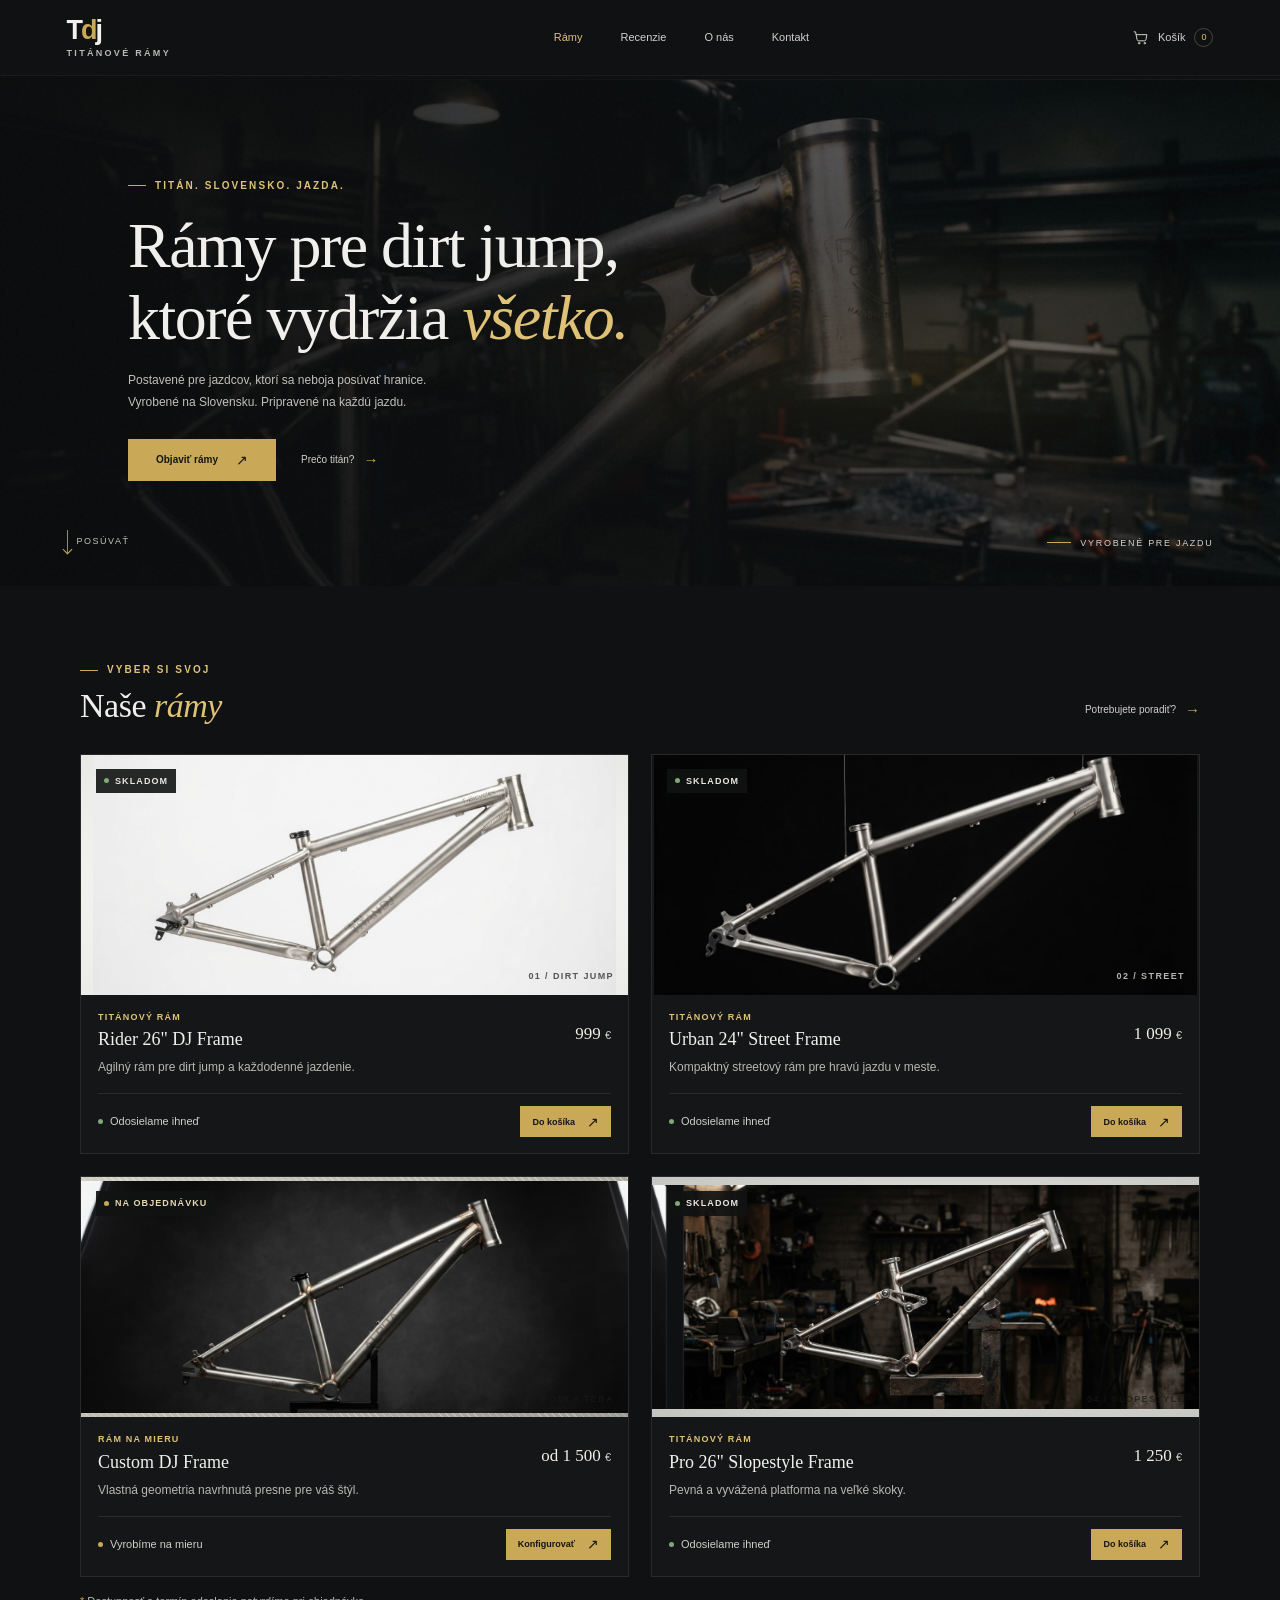
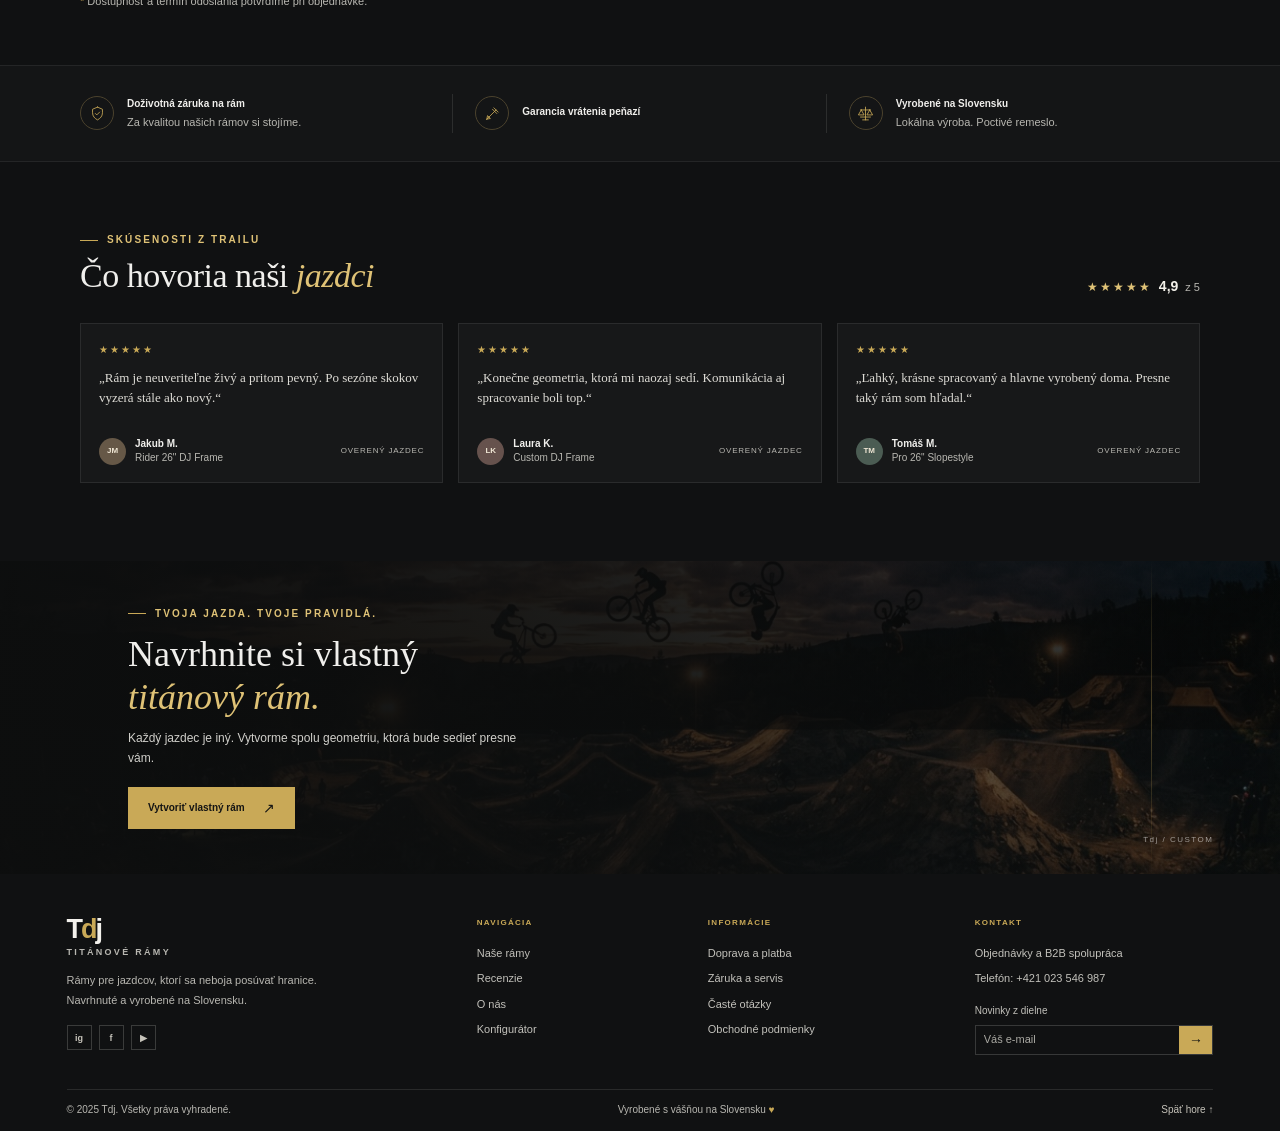
==== commit bf0a543e: "alt" ====
--- a/index.html
+++ b/index.html
@@ -6,6 +6,7 @@
   <meta name="theme-color" content="#101112">
   <meta name="description" content="Titánové rámy pre dirt jump a slopestyle. Vyrobené na Slovensku, s geometriou podľa vás.">
   <title>Tdj — Titánové rámy, ktoré vydržia všetko</title>
+  <link rel="icon" type="image/svg+xml" href="favicon.svg">
   <link rel="stylesheet" href="styles.css">
   <script src="script.js" defer></script>
 </head>
@@ -62,7 +63,7 @@
         <article class="product-card">
           <a class="product-visual visual-light" href="produkt.html?model=rider" aria-label="Zistiť viac o ráme Rider 26 DJ Frame">
             <span class="availability"><i></i> SKLADOM</span>
-            <img class="frame-photo frame-photo-rider" src="docs/Rider 26 DJ Frame.png" alt="Rider 26 DJ titánový rám na svetlom pozadí">
+            <img class="frame-photo frame-photo-rider" src="docs/Rider 26 DJ Frame.png" alt="Produktová fotografia titánového rámu Rider 26 DJ na svetlom pozadí">
             <span class="visual-caption">01 / DIRT JUMP</span>
           </a>
           <div class="product-info">
@@ -75,7 +76,7 @@
         <article class="product-card">
           <a class="product-visual visual-dark" href="produkt.html?model=urban" aria-label="Zistiť viac o ráme Urban 24 Street Frame">
             <span class="availability"><i></i> SKLADOM</span>
-            <img class="frame-photo frame-photo-urban" src="docs/urban.png" alt="Urban 24 Street titánový rám na tmavom pozadí">
+            <img class="frame-photo frame-photo-urban" src="docs/urban.png" alt="Produktová fotografia titánového rámu Urban 24 Street na tmavom pozadí">
             <span class="visual-caption">02 / STREET</span>
           </a>
           <div class="product-info">
@@ -88,7 +89,7 @@
         <article class="product-card">
           <a class="product-visual visual-photo" href="konfigurator.html" aria-label="Otvoriť konfigurátor vlastného rámu Custom DJ Frame">
             <span class="availability availability-order"><i></i> NA OBJEDNÁVKU</span>
-            <img class="frame-photo frame-photo-custom" src="docs/custom.png" alt="Custom DJ titánový rám v dielni">
+            <img class="frame-photo frame-photo-custom" src="docs/custom.png" alt="Produktová fotografia rámu Custom DJ v dielni">
             <span class="visual-caption">03 / PODĽA TEBA</span>
           </a>
           <div class="product-info">
@@ -101,7 +102,7 @@
         <article class="product-card">
           <a class="product-visual visual-light visual-four" href="produkt.html?model=pro" aria-label="Zistiť viac o ráme Pro 26 Slopestyle Frame">
             <span class="availability"><i></i> SKLADOM</span>
-            <img class="frame-photo frame-photo-pro" src="docs/pro.png" alt="Pro 26 Slopestyle titánový rám v dielni">
+            <img class="frame-photo frame-photo-pro" src="docs/pro.png" alt="Produktová fotografia titánového rámu Pro 26 Slopestyle v dielni">
             <span class="visual-caption">04 / SLOPESTYLE</span>
           </a>
           <div class="product-info">
--- a/styles.css
+++ b/styles.css
@@ -5,7 +5,7 @@
   --panel: #1b1c1d;
   --line: #2b2c2d;
   --text: #f0efec;
-  --muted: #9a9994;
+  --muted: #b8b7b1;
   --gold: #c9a957;
   --gold-light: #dfc276;
   --serif: Georgia, "Times New Roman", serif;
@@ -53,7 +53,7 @@
 .brand { display: inline-flex; flex-direction: column; align-items: flex-start; line-height: 1; }
 .brand-mark { color: #f3f1ec; font-size: 27px; font-weight: 700; letter-spacing: -2px; }
 .brand-mark span { color: var(--gold); }
-.brand-caption { margin-top: 5px; color: #8e8d88; font-size: 7px; font-weight: 600; letter-spacing: 2.3px; }
+.brand-caption { margin-top: 5px; color: #b8b7b1; font-size: 9px; font-weight: 600; letter-spacing: 2.3px; }
 
 .main-nav { display: flex; align-items: center; gap: 38px; margin-left: 72px; }
 .main-nav a, .cart-button { color: #d3d1cb; font-size: 11px; font-weight: 500; transition: color 160ms ease; }
@@ -81,7 +81,7 @@
 .hero::before { position: absolute; z-index: -1; inset: 0; background: radial-gradient(ellipse at 70% 55%, rgba(191,157,83,.11), transparent 34%); content: ""; }
 .hero-grain { position: absolute; z-index: -1; inset: 0; background-image: url("data:image/svg+xml,%3Csvg viewBox='0 0 180 180' xmlns='http://www.w3.org/2000/svg'%3E%3Cfilter id='n'%3E%3CfeTurbulence type='fractalNoise' baseFrequency='.85' numOctaves='3' stitchTiles='stitch'/%3E%3C/filter%3E%3Crect width='100%25' height='100%25' filter='url(%23n)' opacity='.16'/%3E%3C/svg%3E"); opacity: .14; pointer-events: none; }
 .hero-content { max-width: 650px; padding-bottom: 3px; }
-.eyebrow { display: flex; align-items: center; gap: 9px; margin: 0 0 16px; color: var(--gold-light); font-size: 9px; font-weight: 600; letter-spacing: 2.1px; }
+.eyebrow { display: flex; align-items: center; gap: 9px; margin: 0 0 16px; color: var(--gold-light); font-size: 10px; font-weight: 600; letter-spacing: 2.1px; }
 .eyebrow > span { width: 18px; height: 1px; background: var(--gold); }
 h1, h2, h3, p { margin-top: 0; }
 .hero h1 { margin-bottom: 16px; font-family: var(--serif); font-size: clamp(42px,5vw,66px); font-weight: 500; letter-spacing: -1.5px; line-height: 1.13; }
@@ -96,9 +96,9 @@
 .text-link { display: inline-flex; align-items: center; gap: 9px; color: #d2d0ca; font-size: 10px; transition: color 160ms ease; }
 .text-link:hover { color: var(--gold-light); }
 .text-link span { color: var(--gold); font-size: 15px; }
-.hero-note { position: absolute; right: max(5.2vw,calc((100vw - 1320px) / 2)); bottom: 36px; display: flex; align-items: center; gap: 9px; color: #d5d3cd; font-size: 8px; letter-spacing: 1.7px; }
+.hero-note { position: absolute; right: max(5.2vw,calc((100vw - 1320px) / 2)); bottom: 36px; display: flex; align-items: center; gap: 9px; color: #d5d3cd; font-size: 9px; letter-spacing: 1.7px; }
 .note-line { width: 24px; height: 1px; background: var(--gold); }
-.scroll-hint { position: absolute; bottom: 33px; left: max(5.2vw,calc((100vw - 1320px) / 2)); display: flex; align-items: center; gap: 9px; color: #aaa9a4; font-size: 7px; letter-spacing: 1.5px; }
+.scroll-hint { position: absolute; bottom: 33px; left: max(5.2vw,calc((100vw - 1320px) / 2)); display: flex; align-items: center; gap: 9px; color: #c4c3bd; font-size: 9px; letter-spacing: 1.5px; }
 .scroll-hint span { position: relative; width: 1px; height: 23px; background: #8d8a80; }
 .scroll-hint span::after { position: absolute; bottom: 0; left: -3px; width: 6px; height: 6px; border-right: 1px solid var(--gold); border-bottom: 1px solid var(--gold); content: ""; transform: rotate(45deg); }
 
@@ -116,27 +116,27 @@
 .visual-dark { background: radial-gradient(ellipse at 50% 60%,#292b2a 0%,#1b1d1d 56%,#131515 100%); }
 .visual-photo { background: linear-gradient(135deg,rgba(225,222,209,.92),rgba(182,180,169,.85)),repeating-linear-gradient(45deg,#ccc 0 1px,transparent 1px 5px); }
 .visual-four { background: radial-gradient(ellipse at 55% 48%,#eee 0%,#d7d7d3 55%,#c3c4c0 100%); }
-.availability { position: absolute; z-index: 1; top: 14px; left: 15px; display: inline-flex; align-items: center; gap: 6px; padding: 5px 8px; background: rgba(17,18,18,.9); color: #e8e6e1; font-size: 7px; font-weight: 600; letter-spacing: 1.1px; }
+.availability { position: absolute; z-index: 1; top: 14px; left: 15px; display: inline-flex; align-items: center; gap: 6px; padding: 5px 8px; background: rgba(17,18,18,.9); color: #e8e6e1; font-size: 9px; font-weight: 600; letter-spacing: 1.1px; }
 .availability i, .product-stock i { width: 5px; height: 5px; border-radius: 50%; background: #80a878; }
 .availability-order i { background: var(--gold); }
 .availability-order { color: #e4d7b1; }
 .frame-photo { position: absolute; width: 216.36%; max-width: none; height: auto; pointer-events: none; user-select: none; }
 .frame-photo-rider, .frame-photo-urban, .frame-photo-custom, .frame-photo-pro { top: 0; left: 0; width: 100%; height: 100%; object-fit: contain; }
 .frame-photo-custom { object-fit: contain; }
-.visual-caption { position: absolute; right: 14px; bottom: 11px; color: rgba(24,25,24,.45); font-size: 7px; font-weight: 600; letter-spacing: 1.4px; }
-.visual-dark .visual-caption { color: rgba(239,237,231,.45); }
+.visual-caption { position: absolute; right: 14px; bottom: 11px; color: rgba(24,25,24,.72); font-size: 9px; font-weight: 600; letter-spacing: 1.4px; }
+.visual-dark .visual-caption { color: rgba(239,237,231,.75); }
 .product-info { padding: 15px 17px 16px; }
 .product-title-row { display: flex; align-items: start; justify-content: space-between; gap: 12px; }
-.product-type { margin: 0 0 3px; color: var(--gold); font-size: 7px; font-weight: 600; letter-spacing: 1.2px; }
+.product-type { margin: 0 0 3px; color: var(--gold-light); font-size: 9px; font-weight: 600; letter-spacing: 1.2px; }
 .product-title-row h3 { margin: 0; font-family: var(--serif); font-size: 18px; font-weight: 500; line-height: 1.35; }
 .product-price { padding-top: 10px; color: #f1eee5; font-family: var(--serif); font-size: 17px; white-space: nowrap; }
-.product-price small { color: #c9c7c0; font-family: var(--sans); font-size: 10px; }
-.product-description { min-height: 21px; margin: 7px 0 14px; color: var(--muted); font-size: 10px; }
+.product-price small { color: #d3d1cb; font-family: var(--sans); font-size: 11px; }
+.product-description { min-height: 21px; margin: 7px 0 14px; color: var(--muted); font-size: 12px; }
 .product-bottom { display: flex; align-items: center; justify-content: space-between; gap: 10px; padding-top: 12px; border-top: 1px solid #2a2b2b; }
-.product-stock { display: inline-flex; align-items: center; gap: 7px; color: #c2c1ba; font-size: 9px; }
+.product-stock { display: inline-flex; align-items: center; gap: 7px; color: #d0cfca; font-size: 11px; }
 .product-stock.stock-muted i { background: var(--gold); }
 .button-small { min-height: 31px; gap: 12px; padding: 0 11px; font-size: 9px; }
-.catalog-footnote { margin: 16px 0 0; color: #777772; font-size: 9px; }
+.catalog-footnote { margin: 16px 0 0; color: #b8b7b1; font-size: 11px; }
 .catalog-footnote span { color: var(--gold); }
 
 .benefits { border-top: 1px solid #242526; border-bottom: 1px solid #242526; background: #141516; }
@@ -147,14 +147,14 @@
 .benefit-icon { display: grid; width: 34px; height: 34px; flex: 0 0 34px; place-items: center; border: 1px solid #4b422d; border-radius: 50%; color: var(--gold); }
 .benefit-icon svg { width: 17px; height: 17px; fill: none; stroke: currentColor; stroke-linecap: round; stroke-linejoin: round; stroke-width: 1.2; }
 .benefit h3 { margin: 0 0 2px; font-size: 10px; font-weight: 600; }
-.benefit p { margin: 0; color: #92918b; font-size: 9px; }
+.benefit p { margin: 0; color: #b8b7b1; font-size: 11px; }
 
 .reviews { padding-top: 70px; padding-bottom: 78px; }
 .reviews .section-heading { margin-bottom: 26px; }
 .review-rating { display: flex; align-items: baseline; gap: 7px; color: var(--gold-light); }
 .review-rating > span { font-size: 12px; letter-spacing: 2px; }
 .review-rating b { color: #f2f0e9; font-size: 14px; }
-.review-rating small { color: var(--muted); font-size: 9px; }
+.review-rating small { color: var(--muted); font-size: 11px; }
 .review-grid { display: grid; grid-template-columns: repeat(3,minmax(0,1fr)); gap: 15px; }
 .review-card { min-height: 160px; padding: 18px 18px 14px; border: 1px solid #2a2b2c; background: #171819; }
 .stars { color: var(--gold); font-size: 10px; letter-spacing: 2px; }
@@ -164,9 +164,9 @@
 .avatar-2 { background: #66524d; }
 .avatar-3 { background: #4b5c53; }
 .review-author div { display: flex; flex: 1; flex-direction: column; line-height: 1.45; }
-.review-author b { font-size: 9px; font-weight: 600; }
-.review-author small { color: #8e8d88; font-size: 8px; }
-.verified { color: #89877f; font-size: 6px; letter-spacing: .8px; }
+.review-author b { font-size: 10px; font-weight: 600; }
+.review-author small { color: #b8b7b1; font-size: 10px; }
+.verified { color: #b8b7b1; font-size: 8px; letter-spacing: .8px; }
 
 .custom-cta { position: relative; display: flex; min-height: 310px; align-items: center; overflow: hidden; padding: 45px max(10vw,calc((100vw - 1180px) / 2)); isolation: isolate; background: #20201e; }
 .cta-image { position: absolute; z-index: -2; inset: 0; background: linear-gradient(90deg,rgba(13,14,14,.97) 0%,rgba(13,14,14,.79) 48%,rgba(13,14,14,.3) 100%),linear-gradient(0deg,rgba(12,13,13,.52),rgba(12,13,13,.12)),url("docs/dolna nova.png") center 48% / cover,#282824; }
@@ -174,27 +174,27 @@
 .cta-content { max-width: 490px; }
 .cta-content .eyebrow { margin-bottom: 11px; }
 .cta-content h2 { margin: 0 0 10px; font-family: var(--serif); font-size: 36px; font-weight: 500; line-height: 1.2; }
-.cta-content > p:not(.eyebrow) { max-width: 390px; margin-bottom: 19px; color: #c0bfb9; font-size: 10px; }
+.cta-content > p:not(.eyebrow) { max-width: 390px; margin-bottom: 19px; color: #d0cfca; font-size: 12px; }
 .cta-index { position: absolute; right: max(5.2vw,calc((100vw - 1320px) / 2)); bottom: 27px; color: rgba(255,255,255,.55); font-size: 8px; letter-spacing: 1.5px; }
 
 .site-footer { padding: 42px max(5.2vw,calc((100vw - 1320px) / 2)) 0; background: #101112; }
 .footer-main { display: grid; grid-template-columns: 1.5fr .75fr .9fr 1fr; gap: 52px; padding-bottom: 34px; }
 .footer-about { max-width: 255px; }
 .footer-brand { margin-bottom: 14px; }
-.footer-about > p { margin-bottom: 15px; color: #95948e; font-size: 9px; line-height: 1.8; }
+.footer-about > p { margin-bottom: 15px; color: #b8b7b1; font-size: 11px; line-height: 1.8; }
 .social-links { display: flex; gap: 7px; }
 .social-links span { display: grid; width: 25px; height: 25px; place-items: center; border: 1px solid #3a3b3a; color: #c6c3ba; font-size: 9px; font-weight: 600; }
 .footer-column { display: flex; flex-direction: column; align-items: flex-start; gap: 8px; }
 .footer-column h3 { margin: 1px 0 7px; color: var(--gold); font-size: 8px; font-weight: 600; letter-spacing: 1.3px; }
-.footer-column > a, .footer-column > p { margin: 0; color: #a4a39e; font-size: 9px; transition: color 160ms ease; }
+.footer-column > a, .footer-column > p { margin: 0; color: #c2c1bb; font-size: 11px; transition: color 160ms ease; }
 .footer-column > a:hover { color: var(--gold-light); }
 .newsletter { width: 100%; margin-top: 7px; }
-.newsletter label { display: block; margin-bottom: 6px; color: #a4a39e; font-size: 8px; }
+.newsletter label { display: block; margin-bottom: 6px; color: #c2c1bb; font-size: 10px; }
 .newsletter > div { display: flex; height: 30px; border: 1px solid #373838; }
-.newsletter input { width: 100%; min-width: 0; padding: 0 8px; border: 0; background: transparent; color: var(--text); font-size: 8px; }
-.newsletter input::placeholder { color: #73736e; }
+.newsletter input { width: 100%; min-width: 0; padding: 0 8px; border: 0; background: transparent; color: var(--text); font-size: 11px; }
+.newsletter input::placeholder { color: #aaa9a3; }
 .newsletter button { width: 33px; flex: 0 0 33px; border: 0; background: var(--gold); color: #151514; cursor: pointer; }
-.footer-bottom { display: flex; min-height: 42px; align-items: center; justify-content: space-between; gap: 15px; border-top: 1px solid #292a2a; color: #777772; font-size: 8px; }
+.footer-bottom { display: flex; min-height: 42px; align-items: center; justify-content: space-between; gap: 15px; border-top: 1px solid #292a2a; color: #b8b7b1; font-size: 10px; }
 .footer-bottom i { color: var(--gold); font-style: normal; }
 .footer-bottom a { color: #c6c3ba; }
 .footer-bottom a:hover { color: var(--gold-light); }
@@ -222,7 +222,7 @@
   html { scroll-padding-top: 4rem; }
   .site-header { height: 62px; padding: 0 20px; }
   .brand-mark { font-size: 24px; }
-  .brand-caption { font-size: 6px; }
+  .brand-caption { font-size: 8px; }
   .menu-toggle { display: flex; width: 34px; height: 34px; flex-direction: column; align-items: center; justify-content: center; gap: 6px; margin-left: auto; border: 1px solid #323333; background: transparent; cursor: pointer; }
   .menu-toggle span { width: 14px; height: 1px; background: #eceae4; transition: transform 180ms ease; }
   .menu-toggle[aria-expanded="true"] span:first-child { transform: translateY(3.5px) rotate(45deg); }
@@ -237,7 +237,7 @@
   .hero h1 { font-size: clamp(40px,11vw,54px); letter-spacing: -1px; }
   .hero-copy { max-width: 370px; font-size: 11px; }
   .desktop-break { display: none; }
-  .hero-note { right: 23px; bottom: 24px; font-size: 7px; }
+  .hero-note { right: 23px; bottom: 24px; font-size: 9px; }
   .scroll-hint { bottom: 19px; left: 23px; }
   .hero-actions { gap: 17px; }
   .button-gold { min-width: 140px; }
@@ -271,7 +271,7 @@
   .footer-about { grid-column: 1 / -1; max-width: 300px; }
   .footer-contact { grid-column: 1 / -1; grid-template-columns: 1fr; }
   .footer-contact h3, .footer-contact .newsletter { grid-column: auto; }
-  .footer-bottom { flex-wrap: wrap; justify-content: space-between; padding: 12px 0; font-size: 7px; }
+  .footer-bottom { flex-wrap: wrap; justify-content: space-between; padding: 12px 0; font-size: 9px; }
   .footer-bottom span:nth-child(2) { display: none; }
 }
 
@@ -279,32 +279,40 @@
   *, *::before, *::after { scroll-behavior: auto !important; transition-duration: .01ms !important; animation-duration: .01ms !important; animation-iteration-count: 1 !important; }
 }
 
-.breadcrumbs { display: flex; align-items: center; gap: 10px; padding-top: 23px; color: #777772; font-size: 9px; }
+.breadcrumbs { display: flex; align-items: center; gap: 10px; padding-top: 23px; color: #b8b7b1; font-size: 11px; }
 .breadcrumbs a { color: #b6b4ad; }
 .breadcrumbs a:hover { color: var(--gold-light); }
 .breadcrumbs > span:last-child { color: #dedbd3; }
 .product-detail { display: grid; grid-template-columns: minmax(0,1.08fr) minmax(340px,.92fr); gap: clamp(32px,6vw,82px); padding-top: 30px; padding-bottom: 78px; }
 .detail-gallery { min-width: 0; }
-.detail-main-image { position: relative; display: grid; min-height: 380px; aspect-ratio: 1.34; place-items: center; overflow: hidden; background: radial-gradient(ellipse at 50% 50%,#fff 0%,#f3f3f0 62%,#e5e5e1 100%); }
-.detail-main-image > img { width: 100%; height: 100%; object-fit: contain; transition: filter 180ms ease, transform 180ms ease; }
-.detail-main-image.is-dark-finish > img { filter: brightness(.58) contrast(1.12) saturate(.65); }
-.detail-main-image .availability { top: 17px; left: 17px; font-size: 8px; }
+.detail-main-image { position: relative; display: grid; min-height: 380px; aspect-ratio: 1.34; place-items: center; overflow: hidden; background: #f4f4f2; }
+.detail-main-image.is-urban { background: #090a0a; }
+.detail-main-image.is-custom { background: #222321; }
+.detail-main-image.is-pro { background: #171716; }
+.detail-main-image::after { position: absolute; z-index: 1; inset: 0; background: #000; content: ""; opacity: 0; pointer-events: none; transition: opacity 350ms ease; }
+.detail-main-image.is-dark-finish::after { opacity: .3; }
+.detail-main-image.is-zoomed { background: #111213; }
+.detail-main-image > img { width: 100%; height: 100%; object-fit: contain; transition: transform 180ms ease; }
+.detail-main-image.is-pro > img { transform: scale(1.35); }
+.detail-main-image.is-zoomed > img { transform: scale(1.12); }
+.detail-main-image.is-pro-second > img { object-fit: cover; object-position: center; transform: scaleX(1.53); }
+.detail-main-image .availability { z-index: 2; top: 17px; left: 17px; font-size: 9px; }
 .gallery-thumbnails { display: flex; gap: 10px; margin-top: 12px; }
 .gallery-thumbnails[hidden] { display: none; }
 .gallery-thumb { display: grid; width: 88px; height: 67px; place-items: center; padding: 3px; overflow: hidden; border: 1px solid #343536; background: #e7e7e3; cursor: pointer; }
 .gallery-thumb:hover, .gallery-thumb:focus-visible, .gallery-thumb.is-selected { border-color: var(--gold); }
 .gallery-thumb img { width: auto; height: auto; max-width: 100%; max-height: 100%; object-fit: contain; }
 .detail-info { align-self: center; }
-.detail-info .eyebrow { margin-bottom: 11px; font-size: 8px; }
+.detail-info .eyebrow { margin-bottom: 11px; font-size: 9px; }
 .detail-info h1 { margin: 0 0 9px; font-family: var(--serif); font-size: clamp(31px,3.5vw,43px); font-weight: 500; line-height: 1.15; }
-.detail-rating { display: flex; align-items: center; gap: 8px; margin-bottom: 20px; color: #c5c2b9; font-size: 9px; }
+.detail-rating { display: flex; align-items: center; gap: 8px; margin-bottom: 20px; color: #d0cec6; font-size: 11px; }
 .detail-rating span { color: var(--gold); letter-spacing: 1px; }
 .detail-rating a { margin-left: 4px; color: var(--muted); text-decoration: underline; text-underline-offset: 3px; }
-.detail-description { max-width: 490px; margin-bottom: 13px; color: #aaa9a2; font-size: 11px; line-height: 1.8; }
+.detail-description { max-width: 490px; margin-bottom: 13px; color: #c2c1bb; font-size: 13px; line-height: 1.8; }
 .detail-price { margin-bottom: 3px; font-family: var(--serif); font-size: 29px; }
 .detail-price small { font-family: var(--sans); font-size: 14px; }
-.quantity-total { color: var(--muted); font-family: var(--sans); font-size: 10px; }
-.detail-stock { display: flex; align-items: center; gap: 7px; margin-bottom: 22px; color: #c2c1ba; font-size: 9px; }
+.quantity-total { color: var(--muted); font-family: var(--sans); font-size: 12px; }
+.detail-stock { display: flex; align-items: center; gap: 7px; margin-bottom: 22px; color: #d0cfca; font-size: 11px; }
 .detail-stock i, .preview-topline i { width: 6px; height: 6px; border-radius: 50%; background: #80a878; }
 .detail-stock.stock-order i { background: var(--gold); }
 .option-group { margin: 0 0 18px; }
@@ -317,7 +325,7 @@
 .finish-options { display: flex; flex-wrap: wrap; gap: 8px; }
 .finish-option { display: inline-flex; min-height: 38px; align-items: center; gap: 8px; padding: 0 10px; border: 1px solid #414242; background: #171819; color: #d7d4cb; font-size: 9px; cursor: pointer; }
 .finish-option.is-selected { border-color: var(--gold); }
-.finish-option small { color: var(--muted); font-size: 8px; }
+.finish-option small { color: var(--muted); font-size: 10px; }
 .finish-swatch { display: inline-block; width: 15px; height: 15px; flex: 0 0 15px; border: 1px solid rgba(255,255,255,.25); border-radius: 50%; }
 .finish-natural { background: linear-gradient(135deg,#d9d7d0,#88867f); }
 .finish-dark { background: linear-gradient(135deg,#66645f,#242525); }
@@ -328,18 +336,18 @@
 .quantity-control input { width: 34px; padding: 0; border: 0; background: transparent; color: #f0efec; text-align: center; appearance: textfield; }
 .quantity-control input::-webkit-inner-spin-button, .quantity-control input::-webkit-outer-spin-button { margin: 0; appearance: none; }
 .detail-add { flex: 1; }
-.detail-config-link { display: flex; justify-content: space-between; gap: 10px; padding: 14px 0; border-bottom: 1px solid #303131; color: #a6a49c; font-size: 9px; }
+.detail-config-link { display: flex; justify-content: space-between; gap: 10px; padding: 14px 0; border-bottom: 1px solid #303131; color: #c2c1bb; font-size: 11px; }
 .detail-config-link span { color: var(--gold-light); }
 .delivery-note { display: flex; align-items: center; gap: 10px; margin-top: 17px; color: var(--gold-light); }
 .delivery-note > span { display: grid; width: 26px; height: 26px; place-items: center; border: 1px solid #55492d; border-radius: 50%; font-size: 12px; }
-.delivery-note p { margin: 0; color: #95948d; font-size: 8px; line-height: 1.8; }
-.delivery-note b { color: #d5d2c8; font-size: 9px; font-weight: 600; }
+.delivery-note p { margin: 0; color: #b8b7b1; font-size: 10px; line-height: 1.8; }
+.delivery-note b { color: #e0ded7; font-size: 10px; font-weight: 600; }
 .specifications { padding-top: 4px; padding-bottom: 70px; }
 .specifications .section-heading { margin-bottom: 20px; }
 .spec-grid { display: grid; grid-template-columns: repeat(3,minmax(0,1fr)); border-top: 1px solid #2c2d2d; border-left: 1px solid #2c2d2d; }
 .spec-grid > div { display: flex; min-height: 60px; flex-direction: column; justify-content: center; gap: 4px; padding: 10px 15px; border-right: 1px solid #2c2d2d; border-bottom: 1px solid #2c2d2d; }
-.spec-grid span { color: #888781; font-size: 8px; }
-.spec-grid b { color: #e1ded6; font-size: 10px; font-weight: 500; }
+.spec-grid span { color: #b8b7b1; font-size: 10px; }
+.spec-grid b { color: #e1ded6; font-size: 11px; font-weight: 500; }
 .detail-review { border-top: 1px solid #282929; border-bottom: 1px solid #282929; background: #151617; }
 .detail-review-inner { display: grid; grid-template-columns: 1fr 1fr; align-items: center; gap: 50px; padding-top: 39px; padding-bottom: 39px; }
 .detail-review h2, .detail-cta h2, .config-bottom-cta h2 { margin: 0; font-family: var(--serif); font-size: 30px; font-weight: 500; line-height: 1.25; }
@@ -347,7 +355,7 @@
 .detail-review blockquote { margin: 0; padding: 0 0 0 20px; border-left: 1px solid #665632; }
 .detail-review blockquote > span { color: var(--gold); letter-spacing: 2px; }
 .detail-review blockquote p { margin: 8px 0; color: #e0ddd5; font-family: var(--serif); font-size: 15px; }
-.detail-review cite { color: #99978f; font-size: 9px; font-style: normal; }
+.detail-review cite { color: #b8b7b1; font-size: 11px; font-style: normal; }
 .detail-cta, .config-bottom-cta { padding: 48px 24px; text-align: center; background: linear-gradient(90deg,rgba(13,14,14,.91),rgba(13,14,14,.78)),url("docs/dolna.png") center 48% / cover,#20201e; }
 .detail-cta .eyebrow, .config-bottom-cta .eyebrow { justify-content: center; }
 .detail-cta h2, .config-bottom-cta h2 { margin-bottom: 19px; }
@@ -356,10 +364,11 @@
 .config-intro .eyebrow { margin-bottom: 10px; }
 .config-intro h1 { margin: 0 0 12px; font-family: var(--serif); font-size: clamp(37px,5vw,56px); font-weight: 500; line-height: 1.1; }
 .config-intro h1 em { color: var(--gold-light); font-weight: 500; }
-.config-intro > p:last-child { max-width: 500px; margin-bottom: 0; color: #a7a69f; font-size: 11px; line-height: 1.8; }
+.config-intro > p:last-child { max-width: 500px; margin-bottom: 0; color: #c2c1bb; font-size: 13px; line-height: 1.8; }
 .config-workspace { display: grid; grid-template-columns: minmax(0,1.15fr) minmax(340px,.85fr); gap: 24px; padding-bottom: 62px; }
+.config-preview-column { display: flex; min-width: 0; flex-direction: column; gap: 14px; }
 .geometry-preview, .config-controls { min-width: 0; border: 1px solid #2d2e2e; background: #171819; }
-.preview-topline { display: flex; min-height: 43px; align-items: center; justify-content: space-between; padding: 0 15px; border-bottom: 1px solid #2d2e2e; color: #aaa89f; font-size: 8px; font-weight: 600; letter-spacing: 1px; }
+.preview-topline { display: flex; min-height: 43px; align-items: center; justify-content: space-between; padding: 0 15px; border-bottom: 1px solid #2d2e2e; color: #c2c1bb; font-size: 10px; font-weight: 600; letter-spacing: 1px; }
 .preview-topline > span:first-child { display: inline-flex; align-items: center; gap: 7px; }
 .preview-topline > span:last-child { color: var(--gold-light); }
 .geometry-canvas { display: grid; min-height: 360px; place-items: center; padding: 16px; background: radial-gradient(ellipse at 50% 52%,#282a29,#1b1d1d 68%); }
@@ -373,17 +382,17 @@
 .preview-bb { fill: #171819; stroke: #b9a879; stroke-width: 5; }
 #frame-preview text { fill: #aaa89f; font-family: Arial,sans-serif; font-size: 9px; }
 #frame-preview #svg-wheelbase-label { fill: var(--gold-light); font-size: 8px; }
-.preview-legend { display: flex; justify-content: space-between; padding: 12px 15px; border-top: 1px solid #2d2e2e; color: #92918b; font-size: 8px; }
+.preview-legend { display: flex; justify-content: space-between; padding: 12px 15px; border-top: 1px solid #2d2e2e; color: #b8b7b1; font-size: 10px; }
 .preview-legend span:first-child { display: inline-flex; align-items: center; gap: 7px; }
 .preview-legend i { width: 7px; height: 7px; border-radius: 50%; background: var(--gold); }
 .config-controls { padding: 20px 21px; }
 .config-heading { display: flex; align-items: start; justify-content: space-between; margin-bottom: 20px; }
-.config-heading .eyebrow { margin-bottom: 4px; font-size: 7px; }
+.config-heading .eyebrow { margin-bottom: 4px; font-size: 9px; }
 .config-heading h2 { margin: 0; font-family: var(--serif); font-size: 24px; font-weight: 500; }
 .config-heading h2 em { color: var(--gold-light); font-weight: 500; }
-.step-count { padding-top: 4px; color: #777772; font-size: 8px; letter-spacing: 1px; }
+.step-count { padding-top: 4px; color: #b8b7b1; font-size: 10px; letter-spacing: 1px; }
 .config-tabs { display: grid; grid-template-columns: repeat(2,minmax(0,1fr)); gap: 5px; margin-bottom: 14px; padding: 4px; border: 1px solid #353636; background: #111213; }
-.config-tab { min-height: 34px; padding: 6px 8px; border: 0; background: transparent; color: #999890; font-size: 8px; cursor: pointer; }
+.config-tab { min-height: 34px; padding: 6px 8px; border: 0; background: transparent; color: #b8b7b1; font-size: 10px; cursor: pointer; }
 .config-tab:hover, .config-tab:focus-visible { color: #e6e2d8; }
 .config-tab.is-active { background: #29271f; color: var(--gold-light); }
 .config-panel[hidden] { display: none; }
@@ -391,32 +400,32 @@
 .config-preset p { margin: 0 0 10px; color: #dedbd3; font-size: 9px; font-weight: 600; }
 .config-preset dl { display: grid; grid-template-columns: repeat(3,minmax(0,1fr)); gap: 8px; margin: 0 0 9px; }
 .config-preset dl div { display: flex; flex-direction: column; gap: 3px; }
-.config-preset dt, .config-preset > small { color: #89877f; font-size: 7px; }
-.config-preset dd { margin: 0; color: var(--gold-light); font-size: 9px; }
+.config-preset dt, .config-preset > small { color: #b8b7b1; font-size: 9px; }
+.config-preset dd { margin: 0; color: var(--gold-light); font-size: 10px; }
 .config-preset > small { display: block; line-height: 1.6; }
-.config-panel-intro { margin: 0 0 14px; color: #999890; font-size: 8px; }
-.config-field { display: block; margin-bottom: 17px; color: #d9d6ce; font-size: 9px; font-weight: 600; }
+.config-panel-intro { margin: 0 0 14px; color: #b8b7b1; font-size: 10px; }
+.config-field { display: block; margin-bottom: 17px; color: #e2dfd7; font-size: 11px; font-weight: 600; }
 .config-field select { display: block; width: 100%; height: 38px; margin-top: 7px; padding: 0 10px; border: 1px solid #3b3c3b; border-radius: 0; background: #202122; color: #e8e5dc; font: inherit; }
 .range-field { display: grid; grid-template-columns: 1fr auto; align-items: center; gap: 7px 12px; }
 .range-field output { color: var(--gold-light); font-size: 10px; font-weight: 600; }
 .range-field input { width: 100%; height: 4px; grid-column: 1 / -1; margin: 4px 0; accent-color: var(--gold); cursor: pointer; }
-.range-scale { display: flex; grid-column: 1 / -1; justify-content: space-between; color: #777772; font-size: 7px; font-weight: 400; }
+.range-scale { display: flex; grid-column: 1 / -1; justify-content: space-between; color: #b8b7b1; font-size: 9px; font-weight: 400; }
 .config-finish { display: flex; gap: 9px; margin: 0 0 19px; padding: 0; border: 0; }
-.config-finish legend { margin-bottom: 8px; color: #d9d6ce; font-size: 9px; font-weight: 600; }
-.config-finish label { display: flex; flex: 1; align-items: center; gap: 7px; padding: 8px; border: 1px solid #3b3c3b; color: #d4d1c8; font-size: 8px; cursor: pointer; }
+.config-finish legend { margin-bottom: 8px; color: #e2dfd7; font-size: 11px; font-weight: 600; }
+.config-finish label { display: flex; flex: 1; align-items: center; gap: 7px; padding: 8px; border: 1px solid #3b3c3b; color: #e0ddd5; font-size: 10px; cursor: pointer; }
 .config-finish label:has(input:checked) { border-color: var(--gold); }
 .config-finish input { position: absolute; width: 1px; height: 1px; opacity: 0; }
 .config-finish label > span:last-child { display: flex; flex-direction: column; gap: 3px; }
-.config-finish label small { color: #89877f; font-size: 7px; }
+.config-finish label small { color: #b8b7b1; font-size: 9px; }
 .config-total { display: flex; align-items: center; justify-content: space-between; padding: 13px 0; border-top: 1px solid #303131; }
-.config-total > span { color: #d7d4cb; font-size: 9px; }
-.config-total > span small { display: block; margin-top: 2px; color: #85847d; font-size: 7px; }
+.config-total > span { color: #e0ddd5; font-size: 11px; }
+.config-total > span small { display: block; margin-top: 2px; color: #b8b7b1; font-size: 9px; }
 .config-total > b { font-family: var(--serif); font-size: 22px; font-weight: 500; }
 .config-total > b small { font-family: var(--sans); font-size: 11px; }
 .config-add { width: 100%; }
 .config-save { width: 100%; margin-bottom: 9px; border-color: #49443a; background: transparent; color: #d3d1cb; }
 .config-save:hover { border-color: var(--gold-light); background: #25231e; color: var(--gold-light); }
-.config-disclaimer { margin: 10px 0 0; color: #85847d; font-size: 7px; line-height: 1.6; }
+.config-disclaimer { margin: 10px 0 0; color: #b8b7b1; font-size: 9px; line-height: 1.6; }
 .config-benefits .benefits-inner { padding-top: 23px; padding-bottom: 23px; }
 .config-benefits .benefit-icon { font-size: 8px; }
 .config-bottom-cta { background-image: linear-gradient(90deg,rgba(13,14,14,.92),rgba(13,14,14,.75)),url("docs/dolna nova.png"); }
@@ -434,7 +443,8 @@
   .breadcrumbs { padding-top: 18px; }
   .product-detail { padding-bottom: 50px; }
   .detail-main-image { min-height: 235px; aspect-ratio: 1.2; }
-  .detail-main-image .availability { top: 10px; left: 10px; max-width: calc(100% - 20px); font-size: 6px; }
+  .detail-main-image.is-pro-second > img { transform: scaleX(1.32); }
+  .detail-main-image .availability { top: 10px; left: 10px; max-width: calc(100% - 20px); font-size: 8px; }
   .detail-info h1 { font-size: 34px; }
   .detail-actions { align-items: end; gap: 7px; }
   .detail-add { gap: 8px; padding: 0 10px; font-size: 9px; }
@@ -448,6 +458,6 @@
   .config-workspace { padding-bottom: 43px; }
   .config-controls { padding: 17px 15px; }
   .geometry-canvas { min-height: 230px; padding: 8px; }
-  .preview-legend { font-size: 7px; }
+  .preview-legend { font-size: 9px; }
   .config-finish { flex-direction: column; }
 }
